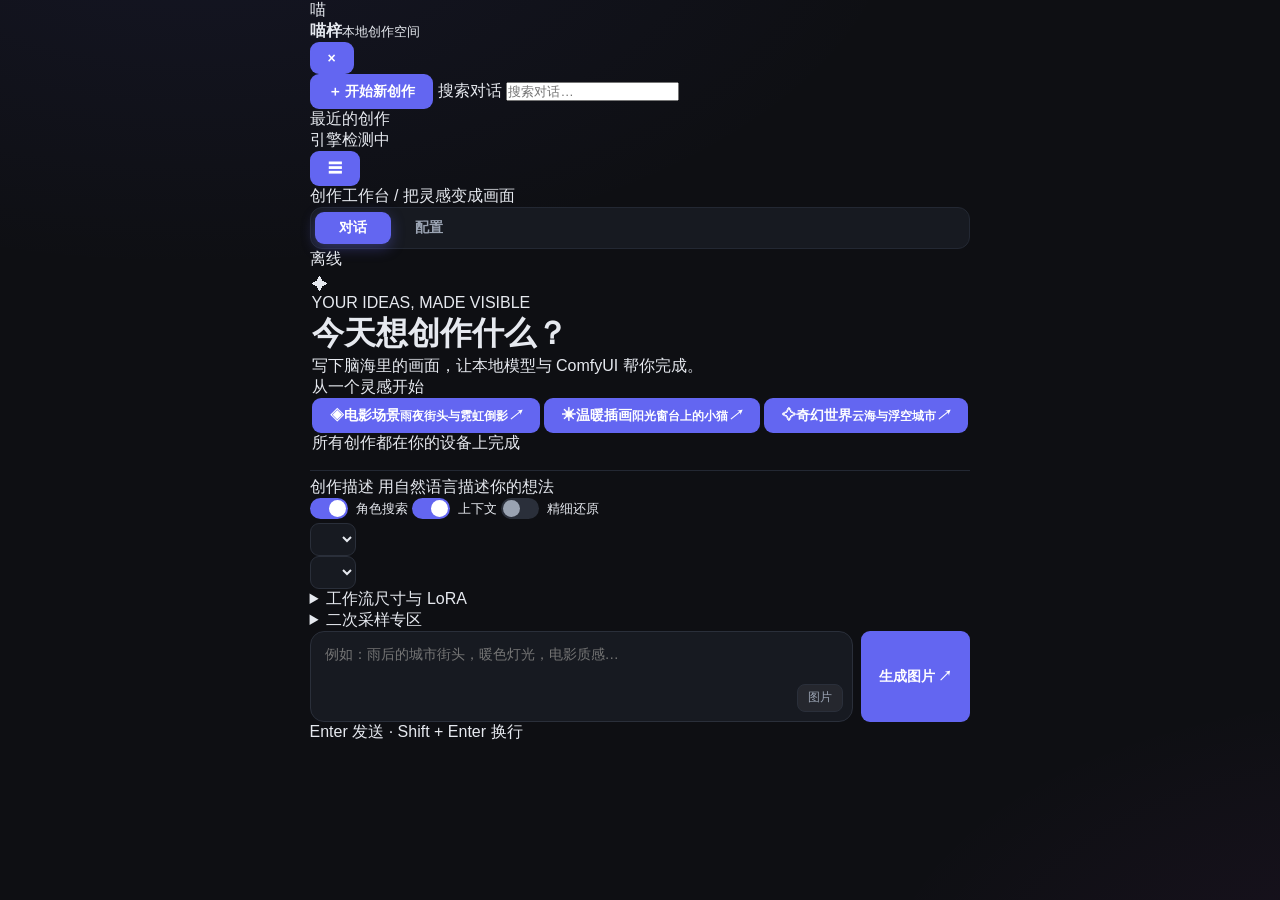
==== server/templates/index.html @ 2b1f2474 "feat: add second-pass sampling controls Co-Authored-By: Devin AI <158243242+devin-ai-integration[bot" ====
<!DOCTYPE html>
<html lang="zh-CN">
<head>
<meta charset="UTF-8">
<meta name="viewport" content="width=device-width,initial-scale=1.0,viewport-fit=cover">
<title>喵梓</title>
<link rel="stylesheet" href="/static/style.css">
</head>
<body>

<!-- 口令门 -->
<div id="authGate" class="gate hidden">
  <div class="gate-box">
    <h2>访问口令</h2>
    <input id="gateInput" type="password" placeholder="请输入口令" autocomplete="current-password">
    <button onclick="submitGate()">进入</button>
    <div id="gateError" class="gate-error hidden"></div>
  </div>
</div>

<div class="app">
  <!-- ===== 侧栏：会话列表 ===== -->
  <aside id="sidebar" class="sidebar">
    <div class="sidebar-head">
      <div class="brand-lockup"><span class="brand-mark">喵</span><div><strong class="brand">喵梓</strong><small>本地创作空间</small></div></div>
      <button class="btn-icon sidebar-close" title="收起" aria-label="收起对话列表" onclick="closeSidebar()">×</button>
    </div>
    <button class="btn-new" onclick="newSession()"><span>＋</span> 开始新创作</button>
    <label class="session-search-wrap">
      <span class="visually-hidden">搜索对话</span>
      <input id="sessionSearch" type="search" placeholder="搜索对话…" oninput="renderSessions()">
    </label>
    <div class="sidebar-label">最近的创作</div>
    <div id="sessionList" class="session-list"></div>
    <div class="sidebar-foot">
      <span id="engineDot" class="dot dot-off"></span>
      <span id="engineText">引擎检测中</span>
    </div>
  </aside>
  <div id="sidebarMask" class="sidebar-mask hidden" onclick="closeSidebar()"></div>

  <!-- ===== 主区 ===== -->
  <main class="main">
    <div class="topbar">
      <button class="btn-icon btn-menu" title="对话列表" aria-label="打开对话列表" onclick="toggleSidebar()">☰</button>
      <div class="topbar-title">创作工作台 <span> / 把灵感变成画面</span></div>
      <nav class="tabs">
        <button class="tab active" data-tab="chat" onclick="switchTab('chat')">对话</button>
        <button class="tab" data-tab="settings" onclick="switchTab('settings')">配置</button>
      </nav>
      <span id="engineBadge" class="badge badge-off">离线</span>
    </div>

    <!-- -------- 对话面板 -------- -->
    <div id="panel-chat" class="panel active">
      <template id="emptyTemplate">
        <div class="empty-hint">
          <div class="hero-symbol" aria-hidden="true">✦</div>
          <div class="eyebrow">YOUR IDEAS, MADE VISIBLE</div>
          <h1>今天想创作什么？</h1>
          <p>写下脑海里的画面，让本地模型与 ComfyUI 帮你完成。</p>
          <div class="starter-label">从一个灵感开始</div>
          <div class="starter-grid">
            <button class="starter-card" data-prompt="雨后的东京街头，霓虹灯倒映在湿润的路面上，电影感夜景" onclick="useStarterPrompt(this)"><span>◈</span><strong>电影场景</strong><small>雨夜街头与霓虹倒影</small><em>↗</em></button>
            <button class="starter-card" data-prompt="一只橘猫坐在洒满阳光的窗台上，温暖的绘本插画风格" onclick="useStarterPrompt(this)"><span>✳</span><strong>温暖插画</strong><small>阳光窗台上的小猫</small><em>↗</em></button>
            <button class="starter-card" data-prompt="云海之上的浮空城市，古老的石桥连接岛屿，奇幻概念艺术" onclick="useStarterPrompt(this)"><span>✧</span><strong>奇幻世界</strong><small>云海与浮空城市</small><em>↗</em></button>
          </div>
          <div class="empty-footnote">所有创作都在你的设备上完成</div>
        </div>
      </template>
      <div id="chatMessages" class="chat-messages"></div>

      <div id="stepIndicator" class="step-indicator hidden" role="status" aria-live="polite">
        <span class="step-dot"></span>
        <span id="stepText">处理中</span>
      </div>

      <div class="chat-input-bar">
        <div class="composer-label">创作描述 <span>用自然语言描述你的想法</span></div>
        <div class="chat-toggle-row">
          <label class="toggle-label">
            <input type="checkbox" id="useSearch" checked>
            <span class="toggle-slider"></span>
            角色搜索
          </label>
          <label class="toggle-label">
            <input type="checkbox" id="useHistory" checked>
            <span class="toggle-slider"></span>
            上下文
          </label>
          <label class="toggle-label">
            <input type="checkbox" id="useSpecific">
            <span class="toggle-slider"></span>
            精细还原
          </label>
        </div>
        <div class="chat-toggle-row">
          <div class="pick">
            <select id="chat_workflow" title="工作流" aria-label="工作流"></select>
          </div>
          <div class="pick">
            <select id="chat_preset" title="分辨率" aria-label="分辨率"></select>
          </div>
        </div>
        <details class="workflow-controls">
          <summary>工作流尺寸与 LoRA</summary>
          <p id="workflowControlStatus" class="hint">选择工作流后读取节点</p>
          <label for="resolutionSource">修改尺寸的节点</label>
          <select id="resolutionSource" aria-label="修改尺寸的节点">
            <option value="auto">自动识别出图支路</option>
          </select>
          <div id="workflowSizes" class="hint"></div>
          <div id="workflowLoras"></div>
          <div id="extraLoras"></div>
          <button id="addLoraButton" type="button" class="btn-secondary" onclick="addLoraRow()">添加 LoRA</button>
          <label for="loraTarget">新增 LoRA 接入的采样器</label>
          <select id="loraTarget"></select>
          <datalist id="loraNames"></datalist>
          <p id="loraModelStatus" class="hint"></p>
          <button type="button" class="btn-secondary" onclick="saveWorkflowControls()">保存此工作流参数</button>
        </details>
        <details class="workflow-controls">
          <summary>二次采样专区</summary>
          <p class="hint">先生成底图，再放大并补充细节。默认保持工作流原设置。</p>
          <p id="secondPassStatus" class="hint">选择工作流后读取二采节点</p>
          <label for="secondPassMode">二采方式</label>
          <select id="secondPassMode" onchange="updateSecondPassMode()" disabled>
            <option value="original">保持工作流原设置</option>
            <option value="existing">调整已有二采</option>
            <option value="add">新增二采</option>
          </select>
          <div id="secondPassNodes" class="hidden"></div>
          <div id="secondPassAdd" class="hidden">
            <label for="secondPassSource">使用哪轮底图</label>
            <select id="secondPassSource" onchange="renderSecondPassAddition()"></select>
            <div id="secondPassAddFields" class="sampling-fields"></div>
            <p class="hint">继承底图的模型、LoRA 和提示词，在 VAE 解码前加入 latent 放大与二采。</p>
          </div>
          <p class="hint">降噪越高，画面变化通常越大；放大倍数会增加显存和耗时。采样器与调度器请填写 ComfyUI 可用的名称。</p>
          <button type="button" class="btn-secondary" onclick="saveWorkflowControls()">保存此工作流参数</button>
        </details>
        <div class="chat-input-row">
          <div class="textarea-wrap">
            <textarea id="chatInput" rows="3" placeholder="例如：雨后的城市街头，暖色灯光，电影质感…" aria-label="图片描述"></textarea>
            <label class="btn-img-inline" title="上传参考图">
              <input type="file" accept="image/*" multiple onchange="onImageSelect(event)">
              <span>图片</span>
            </label>
          </div>
          <button id="chatSendBtn" onclick="sendMessage()">生成图片 <span aria-hidden="true">↗</span></button>
        </div>
        <div class="composer-footnote">Enter 发送 · Shift + Enter 换行</div>
        <div id="imagePreview" class="image-preview hidden">
          <button class="btn-remove-img" onclick="removeImage()">×</button>
        </div>
      </div>
    </div>

    <!-- -------- 配置面板 -------- -->
    <div id="panel-settings" class="panel">
      <div class="settings-intro"><span class="eyebrow">PREFERENCES</span><h1>创作配置</h1><p>连接你的本地工具，调整每次创作的方式。</p></div>
      <div class="sticky-actions">
        <button onclick="saveSettings()" style="flex:1">保存配置</button>
        <button class="btn-secondary" onclick="loadBootstrap()" style="flex:1">重新加载</button>
      </div>

      <div class="settings-group">
        <h3>本机引擎</h3>
        <div class="bridge-box">
          <div>状态：<span id="engineState">检测中</span></div>
          <div id="engineDetail" class="dim"></div>
        </div>
        <div class="row-gap">
          <button class="btn-secondary" onclick="restartEngine()" style="flex:1">重启引擎</button>
          <button class="btn-secondary" onclick="checkEngine()" style="flex:1">刷新状态</button>
        </div>
        <p class="hint">MCP 相关配置（命令、工作区、comfy 路径）改完保存后，点「重启引擎」生效。</p>
      </div>

      <div class="settings-group">
        <h3>LLM（提示词生成）</h3>
        <label for="s_llm_base_url">API 地址</label>
        <input id="s_llm_base_url" type="text" placeholder="https://api.openai.com/v1 或 http://127.0.0.1:8080/v1">
        <label>API Key</label>
        <input id="s_llm_api_key" type="password" autocomplete="new-password" placeholder="本机模型通常可留空">
        <label for="s_llm_model">模型名称</label>
        <input id="s_llm_model" type="text" placeholder="本机模型填实际名称；llama-server 可填 local-model">
        <button class="btn-secondary" onclick="testLLM()">测试连接</button>
      </div>

      <div class="settings-group">
        <h3>VLM 图片识别</h3>
        <label>API 地址（留空则关闭图片识别）</label>
        <input id="s_vlm_base_url" type="text" placeholder="https://.../v1">
        <label>API Key</label>
        <input id="s_vlm_api_key" type="password" autocomplete="new-password">
        <label>模型名称</label>
        <input id="s_vlm_model" type="text" placeholder="gemini-2.5-flash">
        <button class="btn-secondary" onclick="testVLM()">测试连接</button>
      </div>

      <div class="settings-group">
        <h3>ComfyUI 与 MCP</h3>
        <div class="check-row">
          <label class="toggle-label" style="margin:0">
            <input type="checkbox" id="s_mcp_enabled">
            <span class="toggle-slider"></span>
            启用 MCP（关闭则走 HTTP 直连）
          </label>
        </div>
        <label>comfy-mcp 命令（venv 装的填绝对路径）</label>
        <input id="s_mcp_command" type="text" placeholder="comfy-mcp 或 C:/.../Scripts/comfy-mcp.exe">
        <label>ComfyUI 工作区目录（便携版必填）</label>
        <input id="s_comfy_project" type="text" placeholder="H:/ComfyUI_windows_portable/ComfyUI">
        <label>comfy 命令路径（venv 装的填绝对路径）</label>
        <input id="s_comfy_bin" type="text" placeholder="C:/.../Scripts/comfy.exe">
        <label>ComfyUI 地址</label>
        <input id="s_comfyui_url" type="text" placeholder="http://127.0.0.1:8188">
        <button class="btn-secondary" onclick="testComfy()">测试连接</button>
        <div id="comfyInfo" class="hint"></div>
      </div>

      <div class="settings-group">
        <h3>工作流与占位符</h3>
        <label>当前工作流</label>
        <input id="s_workflow_path" type="text" placeholder="/path/to/workflow.json">
        <button class="btn-secondary" onclick="loadWorkflowList(true)">从本地刷新列表</button>
        <label>提示词占位符</label>
        <input id="s_prompt_placeholder" type="text" placeholder="114514.1919810">
        <label>保存节点 ID</label>
        <input id="s_save_node_id" type="text" placeholder="9">
        <label>宽度占位符（可选）</label>
        <input id="s_width_placeholder" type="text" placeholder="留空表示不替换">
        <label>高度占位符（可选）</label>
        <input id="s_height_placeholder" type="text" placeholder="留空表示不替换">
        <label for="s_gen_width">默认宽度</label>
        <input id="s_gen_width" type="number" min="64" max="4096">
        <label for="s_gen_height">默认高度</label>
        <input id="s_gen_height" type="number" min="64" max="4096">
        <label>分辨率预设（JSON 数组）</label>
        <textarea id="s_resolution_presets" rows="5" spellcheck="false"></textarea>
        <p class="hint">选择分辨率时会自动识别实际出图的尺寸节点；复杂尺寸计算仍可使用旧版宽高占位符。</p>
      </div>

      <div class="settings-group">
        <h3>提示词风格</h3>
        <label>自定义系统提示词（留空用默认）</label>
        <textarea id="s_custom_system_prompt" rows="9" spellcheck="false"></textarea>
        <label for="s_positive_prompt_prefix">常驻正向内容</label>
        <textarea id="s_positive_prompt_prefix" rows="4" spellcheck="false"
          placeholder="masterpiece, best quality, cinematic lighting"></textarea>
        <p class="hint">每次加在生成的正向提示词前；可填写质量、风格或其他内容，留空则不添加。避免与工作流中已有内容重复。</p>
      </div>

      <div class="settings-group">
        <h3>对话</h3>
        <label>历史上下文轮数</label>
        <input id="s_history_rounds" type="number" min="0" max="20">
        <p class="hint">0 表示每次都是全新对话。轮数越多，本地小模型越慢。</p>
      </div>

      <div class="settings-group">
        <h3>角色库</h3>
        <div id="charDbState" class="dim">检测中</div>
        <p class="hint">数据库放在 server/character_lookup/characters.db；只有 CSV 时在项目根目录运行 python server/character_lookup/build_db.py --skip-download。</p>
        <label>测试查询</label>
        <input id="s_character_query" type="text" placeholder="shiroko 或 shiroko, blue_archive">
        <button class="btn-secondary" onclick="testCharacters()">查询</button>
        <div class="check-row">
          <label class="toggle-label" style="margin:0">
            <input type="checkbox" id="s_use_character_db">
            <span class="toggle-slider"></span>
            启用角色库检索
          </label>
        </div>
      </div>

      <div class="settings-group">
        <h3>访问保护</h3>
        <label>访问口令（留空则不校验）</label>
        <input id="s_access_password" type="password" autocomplete="new-password"
               placeholder="留空表示不修改">
        <div class="row-gap">
          <button class="btn-secondary" onclick="clearAccessPassword()" style="flex:1">清除口令</button>
        </div>
        <p class="hint">公网部署务必设置。修改后本页需要重新验证一次。</p>
      </div>

      <div id="settingsError" class="error hidden">
        <pre id="settingsErrorText" class="error-content"></pre>
        <button class="error-dismiss" onclick="hideError()">×</button>
      </div>
    </div>
  </main>
</div>

<div id="errorModal" class="modal-overlay hidden">
  <div class="modal-box">
    <div id="modalHeader" class="modal-header modal-error">出错了</div>
    <pre id="modalErrorText" class="modal-body"></pre>
    <button class="modal-btn" onclick="closeModal()">确定</button>
  </div>
</div>

<div id="imageModal" class="modal-overlay hidden" onclick="closeImageModal()">
  <div class="modal-image-box" onclick="event.stopPropagation()">
    <img id="modalImage" class="modal-image" src="" alt="">
    <button class="modal-close-btn" onclick="closeImageModal()">×</button>
  </div>
</div>

<script>
// ==================== 全局状态 ====================
let S = {
  settings: {},
  engine: {},
  sessions: [],
  currentSession: '',
  movie: {},
};
let selectedImages = [];
let isGenerating = false;
let accessPassword = localStorage.getItem('mz_pw') || '';
let sendQueueHint = null;
let inspectedWorkflow = '';
let workflowDescription = null;
let loraModels = [];

const $ = id => document.getElementById(id);

// ==================== 请求封装 ====================
async function api(path, options) {
  const opt = Object.assign({}, options || {});
  opt.headers = Object.assign({'Content-Type': 'application/json'}, opt.headers || {});
  if (accessPassword) opt.headers['X-Access-Password'] = accessPassword;
  if (opt.body && typeof opt.body !== 'string') opt.body = JSON.stringify(opt.body);
  const r = await fetch(path, opt);
  if (r.status === 401) {
    const d = await r.json().catch(() => ({}));
    if (d.need_auth) { showGate(); throw new Error('需要口令'); }
  }
  return r;
}

function showGate() {
  $('authGate').classList.remove('hidden');
  setTimeout(() => $('gateInput').focus(), 50);
}
async function submitGate() {
  const pw = $('gateInput').value;
  const r = await fetch('/api/auth', {
    method: 'POST', headers: {'Content-Type': 'application/json'},
    body: JSON.stringify({password: pw}),
  });
  if (r.ok) {
    accessPassword = pw;
    localStorage.setItem('mz_pw', pw);
    $('authGate').classList.add('hidden');
    $('gateError').classList.add('hidden');
    loadBootstrap();
  } else {
    $('gateError').textContent = '口令错误，请重试';
    $('gateError').classList.remove('hidden');
  }
}

// ==================== 基础 UI ====================
function switchTab(name) {
  document.querySelectorAll('.tab').forEach(t =>
    t.classList.toggle('active', t.dataset.tab === name));
  document.querySelectorAll('.panel').forEach(p =>
    p.classList.toggle('active', p.id === 'panel-' + name));
}
function toggleSidebar() {
  const open = $('sidebar').classList.toggle('open');
  $('sidebarMask').classList.toggle('hidden', !open);
}
function closeSidebar() {
  $('sidebar').classList.remove('open');
  $('sidebarMask').classList.add('hidden');
}
function showError(msg) {
  $('settingsErrorText').textContent = msg;
  $('settingsError').classList.remove('hidden');
}
function hideError() { $('settingsError').classList.add('hidden'); }
function showModal(msg, type) {
  const h = $('modalHeader');
  h.textContent = type === 'success' ? '完成' : '出错了';
  h.className = 'modal-header ' + (type === 'success' ? 'modal-success' : 'modal-error');
  $('modalErrorText').textContent = msg;
  $('errorModal').classList.remove('hidden');
}
function closeModal() { $('errorModal').classList.add('hidden'); }
function showImageModal(url) {
  $('modalImage').src = url;
  $('imageModal').classList.remove('hidden');
}
function closeImageModal() {
  $('imageModal').classList.add('hidden');
  $('modalImage').src = '';
}

// ==================== 加载 ====================
async function loadBootstrap() {
  try {
    const r = await api('/api/bootstrap');
    if (r.status !== 200) return;
    const d = await r.json();
    S.settings = d.settings || {};
    S.engine = d.engine || {};
    S.sessions = d.sessions || [];
    renderSettings();
    renderSessions();
    renderEngine();
    $('charDbState').textContent = d.character_db
      ? '角色库已就绪' : '角色库未建立（运行 python character_lookup/build_db.py）';
    await loadWorkflowList(false);
    if (!S.currentSession && S.sessions.length) {
      await openSession(S.sessions[0].id);
    } else if (!S.currentSession) {
      await newSession(false);
    }
  } catch (e) {
    console.warn('bootstrap 失败', e);
  }
}

// ==================== 会话 ====================
function renderSessions() {
  const box = $('sessionList');
  box.replaceChildren();
  const query = $('sessionSearch').value.trim().toLocaleLowerCase();
  const sessions = S.sessions.filter(s => (s.title || '新对话').toLocaleLowerCase().includes(query));
  if (!sessions.length) {
    const empty = document.createElement('div');
    empty.className = 'session-empty';
    empty.setAttribute('role', 'status');
    empty.textContent = query ? '没有找到匹配的对话' : '还没有对话，开始创作吧';
    box.appendChild(empty);
    return;
  }
  sessions.forEach(s => {
    const row = document.createElement('div');
    row.className = 'session-item' + (s.id === S.currentSession ? ' active' : '');
    const title = document.createElement('button');
    title.className = 'session-title';
    title.textContent = s.title || '新对话';
    title.onclick = () => openSession(s.id);
    const rename = document.createElement('button');
    rename.className = 'btn-rename-session';
    rename.textContent = '✎';
    rename.title = '重命名对话';
    rename.setAttribute('aria-label', '重命名 ' + (s.title || '新对话'));
    rename.onclick = async () => {
      const name = prompt('对话名称', s.title || '新对话');
      if (name === null || !name.trim() || name.trim() === s.title) return;
      try {
        const r = await api('/api/sessions/' + s.id, {
          method: 'PATCH', body: {title: name.trim()},
        });
        if (!r.ok) throw new Error('重命名失败');
        s.title = name.trim().slice(0, 80);
        renderSessions();
      } catch (e) { showModal(e.message); }
    };
    const del = document.createElement('button');
    del.className = 'btn-del-session';
    del.textContent = '×';
    del.title = '删除对话';
    del.onclick = async (e) => {
      e.stopPropagation();
      if (!confirm('删除这个对话？')) return;
      await api('/api/sessions/' + s.id, {method: 'DELETE'});
      if (S.currentSession === s.id) S.currentSession = '';
      S.sessions = S.sessions.filter(x => x.id !== s.id);
      renderSessions();
      if (!S.currentSession) {
        if (S.sessions.length) await openSession(S.sessions[0].id);
        else await newSession(false);
      }
    };
    row.appendChild(title);
    row.appendChild(rename);
    row.appendChild(del);
    box.appendChild(row);
  });
}

async function newSession(switchTo = true) {
  try {
    const r = await api('/api/sessions', {method: 'POST', body: {title: '新对话'}});
    const d = await r.json();
    if (d.session) {
      S.sessions.unshift(d.session);
      S.currentSession = d.session.id;
      renderSessions();
      if (switchTo) {
        switchTab('chat');
        $('chatMessages').innerHTML = '';
        renderEmptyHint();
        if (window.innerWidth < 900) closeSidebar();
      }
    }
  } catch (e) { console.warn(e); }
}

async function openSession(sid) {
  S.currentSession = sid;
  switchTab('chat');
  renderSessions();
  if (window.innerWidth < 900) closeSidebar();
  try {
    const r = await api('/api/sessions/' + sid);
    const d = await r.json();
    const box = $('chatMessages');
    box.innerHTML = '';
    if (!d.messages || !d.messages.length) renderEmptyHint();
    else d.messages.forEach(m => renderMessage(m));
  } catch (e) { console.warn(e); }
}

function renderEmptyHint() {
  const box = $('chatMessages');
  box.appendChild($('emptyTemplate').content.cloneNode(true));
}

function useStarterPrompt(button) {
  $('chatInput').value = button.dataset.prompt;
  $('chatInput').focus();
}

// ==================== 消息渲染 ====================
function makeCollapsible(label, contentEl, openByDefault) {
  const wrap = document.createElement('div');
  wrap.className = 'collapsible' + (openByDefault ? ' coll-open' : '');
  const header = document.createElement('div');
  header.className = 'coll-header';
  header.textContent = label;
  const body = document.createElement('div');
  body.className = 'coll-body';
  body.appendChild(contentEl);
  header.addEventListener('click', () => wrap.classList.toggle('coll-open'));
  wrap.appendChild(header);
  wrap.appendChild(body);
  return wrap;
}

function renderMessage(m) {
  const box = $('chatMessages');
  const hint = box.querySelector('.empty-hint');
  if (hint) hint.remove();

  const div = document.createElement('div');
  div.className = 'chat-bubble ' + (m.role === 'user' ? 'chat-user' : 'chat-assistant');

  const del = document.createElement('button');
  del.className = 'btn-del-msg';
  del.textContent = '×';
  del.title = '删除此条';
  del.onclick = async () => {
    if (m.id) await api('/api/messages/' + m.id, {method: 'DELETE'});
    div.remove();
  };
  div.appendChild(del);

  if (m.role === 'user') {
    if (m.meta && m.meta.has_image) {
      const badge = document.createElement('div');
      badge.className = 'chat-has-image';
      badge.textContent = `[已上传 ${m.meta.image_count || 1} 张参考图]`;
      div.appendChild(badge);
    }
    if (m.content) {
      const p = document.createElement('div');
      p.className = 'chat-text';
      p.textContent = m.content;
      div.appendChild(p);
      if (m.id) {
        const reuse = makeImgButton('再次编辑', () => {
          $('chatInput').value = m.content;
          $('chatInput').focus();
        });
        reuse.classList.add('btn-reuse');
        div.appendChild(reuse);
      }
    }
  } else {
    if (m.meta && m.meta.character_status) {
      const state = document.createElement('div');
      state.className = 'dim';
      state.textContent = m.meta.character_status;
      div.appendChild(state);
    }
    if (m.vlm) {
      const pre = document.createElement('pre');
      pre.className = 'mono-block';
      pre.textContent = m.vlm;
      div.appendChild(makeCollapsible('图片分析', pre, false));
    }
    if (m.character) {
      const pre = document.createElement('pre');
      pre.className = 'mono-block';
      pre.textContent = m.character;
      div.appendChild(makeCollapsible('角色库参考', pre, false));
    }
    if (m.content) {
      const pre = document.createElement('pre');
      pre.className = 'mono-block prompt-block';
      pre.textContent = m.content;
      const coll = makeCollapsible('提示词', pre, true);
      div.appendChild(coll);
      const copyBtn = document.createElement('button');
      copyBtn.className = 'btn-inline';
      copyBtn.textContent = '复制提示词';
      copyBtn.onclick = async () => {
        try {
          await navigator.clipboard.writeText(m.content);
          copyBtn.textContent = '已复制';
        } catch (e) { copyBtn.textContent = '复制失败'; }
        setTimeout(() => { copyBtn.textContent = '复制提示词'; }, 1800);
      };
      div.appendChild(copyBtn);
    }
    if (m.image) {
      const wrap = document.createElement('div');
      wrap.className = 'chat-image-wrap';
      const img = document.createElement('img');
      img.className = 'chat-image';
      img.loading = 'lazy';
      img.src = m.image;
      img.onclick = () => showImageModal(m.image);
      wrap.appendChild(img);
      div.appendChild(wrap);

      const bar = document.createElement('div');
      bar.className = 'img-actions';
      if (m.id && m.content) {
        const regenerate = makeImgButton('再次生成', () => sendMessage(m));
        regenerate.classList.add('btn-regenerate');
        regenerate.title = '复用完整提示词，更换随机种子，跳过 LLM';
        regenerate.disabled = isGenerating;
        bar.appendChild(regenerate);
      }
      bar.appendChild(makeImgButton('放大', () => showImageModal(m.image)));
      bar.appendChild(makeImgButton('复制图片', async (btn) => {
        try {
          const r = await fetch(m.image);
          const blob = await r.blob();
          const bmp = await createImageBitmap(blob);
          const canvas = document.createElement('canvas');
          canvas.width = bmp.width; canvas.height = bmp.height;
          canvas.getContext('2d').drawImage(bmp, 0, 0);
          bmp.close();
          const png = await new Promise(res => canvas.toBlob(res, 'image/png'));
          await navigator.clipboard.write([new ClipboardItem({'image/png': png})]);
          btn.textContent = '已复制';
        } catch (e) { btn.textContent = '复制失败'; }
        setTimeout(() => { btn.textContent = '复制图片'; }, 1800);
      }));
      bar.appendChild(makeImgButton('保存', async (btn) => {
        try {
          const r = await fetch(m.image);
          const blob = await r.blob();
          const url = URL.createObjectURL(blob);
          const a = document.createElement('a');
          a.href = url;
          a.download = (m.character || 'miaozi') + '_' + Date.now() + '.png';
          document.body.appendChild(a); a.click(); a.remove();
          URL.revokeObjectURL(url);
          btn.textContent = '已保存';
        } catch (e) { btn.textContent = '保存失败'; }
        setTimeout(() => { btn.textContent = '保存'; }, 1800);
      }));
      div.appendChild(bar);
    }
  }

  box.appendChild(div);
  box.scrollTop = box.scrollHeight;
}

function makeImgButton(label, handler) {
  const b = document.createElement('button');
  b.className = 'btn-inline';
  b.textContent = label;
  b.onclick = () => handler(b);
  return b;
}

// ==================== 图片选择 ====================
function onImageSelect(event) {
  const files = Array.from(event.target.files || []);
  addFiles(files);
  event.target.value = '';
}
function addFiles(files) {
  files = files.filter(f => f.type.startsWith('image/'));
  if (!files.length) return;
  const preview = $('imagePreview');
  preview.classList.remove('hidden');
  files.forEach(file => {
    const reader = new FileReader();
    reader.onload = e => {
      selectedImages.push(e.target.result);
      const thumb = document.createElement('img');
      thumb.src = e.target.result;
      preview.appendChild(thumb);
    };
    reader.readAsDataURL(file);
  });
}
function removeImage() {
  selectedImages = [];
  const preview = $('imagePreview');
  preview.innerHTML = '<button class="btn-remove-img" onclick="removeImage()">×</button>';
  preview.classList.add('hidden');
}

// ==================== 工作流 / 分辨率 ====================
async function loadWorkflowList(notify) {
  const sel = $('chat_workflow');
  sel.innerHTML = '<option>加载中…</option>';
  try {
    const r = await api('/api/workflows');
    const d = await r.json();
    sel.innerHTML = '';
    const list = (d && d.workflows) || [];
    if (!list.length) {
      sel.innerHTML = '<option value="">无工作流文件</option>';
    } else {
      list.forEach(wf => {
        const o = document.createElement('option');
        o.value = wf.path; o.textContent = wf.name;
        sel.appendChild(o);
      });
      const cur = S.settings.workflow_path;
      if (cur && list.some(w => w.path === cur)) sel.value = cur;
      else if (list.length) selectWorkflowPath(list[0].path, false);
    }
    loadWorkflowControls();
    if (notify) showModal(`读取到 ${list.length} 个工作流\n${d.dir || ''}`, 'success');
  } catch (e) {
    sel.innerHTML = '<option value="">加载失败</option>';
  }
}
function selectWorkflowPath(path, syncInput) {
  const sel = $('chat_workflow');
  if ([...sel.options].some(o => o.value === path)) sel.value = path;
  if (syncInput) $('s_workflow_path').value = path;
}
function renderPresets() {
  const sel = $('chat_preset');
  const previous = sel.value;
  sel.innerHTML = '';
  const original = document.createElement('option');
  original.value = '-1';
  original.textContent = '保持工作流原尺寸';
  sel.appendChild(original);
  const presets = S.settings.resolution_presets || [];
  presets.forEach((p, i) => {
    const o = document.createElement('option');
    o.value = i;
    o.textContent = p.label || (p.width + '×' + p.height);
    sel.appendChild(o);
  });
  sel.value = [...sel.options].some(o => o.value === previous) ? previous
    : (presets.length ? '0' : '-1');
}

function savedWorkflowControls(path) {
  return (S.settings.workflow_controls || {})[path] || {};
}
function makeLoraField(label, value, type = 'text') {
  const wrapper = document.createElement('label');
  wrapper.textContent = label;
  const input = document.createElement('input');
  input.type = type;
  input.value = value == null ? '' : value;
  if (type === 'number') {
    input.step = '0.05';
    input.min = '-100'; input.max = '100';
  } else {
    input.setAttribute('list', 'loraNames');
  }
  wrapper.appendChild(input);
  return wrapper;
}
function addLoraRow(item = {}) {
  const row = document.createElement('div');
  row.className = 'lora-row';
  const name = makeLoraField('LoRA 文件名', item.lora_name || '');
  name.querySelector('input').className = 'lora-name';
  row.appendChild(name);
  const weights = document.createElement('div');
  weights.className = 'row-gap';
  const model = makeLoraField('模型权重', item.strength_model ?? 1, 'number');
  model.querySelector('input').className = 'lora-model';
  const clip = makeLoraField('文本权重', item.strength_clip ?? 1, 'number');
  clip.querySelector('input').className = 'lora-clip';
  weights.append(model, clip);
  row.appendChild(weights);
  const only = document.createElement('label');
  const checkbox = document.createElement('input');
  checkbox.type = 'checkbox';
  checkbox.className = 'lora-model-only';
  checkbox.checked = item.model_only === true;
  clip.querySelector('input').disabled = checkbox.checked;
  checkbox.onchange = () => { clip.querySelector('input').disabled = checkbox.checked; };
  only.append(checkbox, document.createTextNode(' 仅模型（工作流没有共用 CLIP 支路时选择）'));
  row.appendChild(only);
  const remove = document.createElement('button');
  remove.type = 'button'; remove.className = 'btn-secondary';
  remove.textContent = '移除';
  remove.onclick = () => row.remove();
  row.appendChild(remove);
  $('extraLoras').appendChild(row);
}
const samplingLabels = {
  steps: '采样步数', cfg: 'CFG 提示词引导', denoise: '降噪强度',
  sampler_name: '采样器名称', scheduler: '调度器名称',
  start_at_step: '开始步数', end_at_step: '结束步数',
  add_noise: '加入噪声', return_with_leftover_noise: '保留剩余噪声',
  width: '放大宽度（0 自动）', height: '放大高度（0 自动）',
  scale_by: '放大倍数', upscale_method: '放大方法', crop: '裁剪方式',
};
function makeSamplingField(key, value, classType = '') {
  const wrapper = document.createElement('label');
  wrapper.textContent = samplingLabels[key] || key;
  const rule = workflowDescription.second_pass.numeric_rules[key];
  const choices = {
    add_noise: ['enable', 'disable'], return_with_leftover_noise: ['disable', 'enable'],
    crop: ['disabled', 'center'],
    upscale_method: classType.startsWith('Latent')
      ? ['nearest-exact', 'bilinear', 'area', 'bicubic', 'bislerp']
      : ['nearest-exact', 'bilinear', 'area', 'bicubic', 'lanczos'],
  }[key];
  const input = document.createElement(choices ? 'select' : 'input');
  if (choices) {
    const labels = {enable: '启用', disable: '关闭', disabled: '不裁剪', center: '居中裁剪'};
    [...new Set([...choices, String(value)])].forEach(option =>
      input.add(new Option(labels[option] || option, option)));
  } else {
    input.type = rule ? 'number' : 'text';
    if (rule) {
      input.min = rule.min;
      input.max = rule.max;
      input.step = rule.integer ? '1' : 'any';
    }
  }
  input.dataset.secondField = key;
  input.value = value;
  wrapper.appendChild(input);
  return wrapper;
}
function renderSecondPassAddition(controls = {}) {
  if (!workflowDescription) return;
  const target = workflowDescription.second_pass.add_targets.find(
    node => node.id === $('secondPassSource').value);
  const fields = $('secondPassAddFields');
  fields.replaceChildren();
  if (!target) return;
  const defaults = {steps: 20, denoise: 0.35, scale_by: 1.5, upscale_method: 'bislerp'};
  ['cfg', 'sampler_name', 'scheduler'].forEach(key => {
    if (target.editable_fields.includes(key)) defaults[key] = target.parameters[key];
  });
  Object.entries(defaults).forEach(([key, value]) =>
    fields.appendChild(makeSamplingField(key, controls.parameters?.[key] ?? value, 'LatentUpscaleBy')));
}
function updateSecondPassMode() {
  const mode = $('secondPassMode').value;
  $('secondPassNodes').classList.toggle('hidden', mode !== 'existing');
  $('secondPassAdd').classList.toggle('hidden', mode !== 'add');
}
function renderSecondPassControls(data, controls) {
  const details = data.second_pass;
  const saved = controls.second_pass || {};
  const mode = $('secondPassMode');
  mode.disabled = false;
  mode.querySelector('[value="existing"]').disabled = !details.samplers.length;
  mode.querySelector('[value="add"]').disabled = !details.add_targets.length;
  mode.value = saved.mode || 'original';
  if (!mode.value) mode.value = 'original';
  $('secondPassStatus').textContent = details.samplers.length
    ? `已识别 ${details.samplers.length} 个后续采样节点、${details.upscalers.length} 个放大节点；初采参数保持原样。`
    : details.add_targets.length ? '工作流只有初采，可选择新增二采。'
    : '未识别到已有二采；自动新增需要单轮 KSampler 直接连接 VAE 解码。';
  if (mode.selectedOptions[0].disabled)
    $('secondPassStatus').textContent += ' 已保存的二采方式不适用，请重新选择。';
  const nodes = $('secondPassNodes');
  nodes.replaceChildren();
  [...details.samplers, ...details.upscalers].forEach(node => {
    const row = document.createElement('fieldset');
    row.className = 'sampling-node';
    row.dataset.nodeId = node.id;
    const title = document.createElement('legend');
    title.textContent = `${node.title} #${node.id} · ${node.class_type}`;
    const fields = document.createElement('div');
    fields.className = 'sampling-fields';
    node.editable_fields.forEach(key =>
      fields.appendChild(makeSamplingField(key, saved.nodes?.[node.id]?.[key]
        ?? node.parameters[key], node.class_type)));
    row.append(title, fields);
    if (!node.editable_fields.length
        || node.editable_fields.length < Object.keys(node.parameters).length) {
      const hint = document.createElement('p');
      hint.className = 'hint';
      hint.textContent = '部分参数由上游节点控制，请在 ComfyUI 中调整对应来源。';
      row.appendChild(hint);
    }
    nodes.appendChild(row);
  });
  const source = $('secondPassSource');
  source.replaceChildren(...details.add_targets.map(node =>
    new Option(`${node.title} #${node.id}`, node.id)));
  source.value = saved.source_sampler_id || details.add_targets[0]?.id || '';
  if (!source.value && details.add_targets.length) source.selectedIndex = 0;
  renderSecondPassAddition(saved);
  updateSecondPassMode();
}
function readSamplingFields(container, validate) {
  const values = {};
  container.querySelectorAll('[data-second-field]').forEach(input => {
    const key = input.dataset.secondField;
    const value = input.value.trim();
    const rule = workflowDescription.second_pass.numeric_rules[key];
    if (validate) {
      if (!value) throw new Error(`二采：${samplingLabels[key]}不能为空`);
      if (rule && (!Number.isFinite(Number(value))
          || Number(value) < rule.min || Number(value) > rule.max
          || (rule.integer && !Number.isInteger(Number(value))))) {
        throw new Error(`二采：${samplingLabels[key]}应为 ${rule.min} 到 ${rule.max} 之间的${rule.integer ? '整数' : '数字'}`);
      }
    }
    values[key] = value;
  });
  return values;
}
function currentSecondPassControls() {
  const mode = $('secondPassMode').value;
  const details = workflowDescription.second_pass;
  if (mode === 'existing' && !details.samplers.length)
    throw new Error('此工作流没有已有二采，请重新选择二采方式');
  if (mode === 'add' && !details.add_targets.length)
    throw new Error('此工作流无法直接新增二采，请重新选择二采方式');
  const nodes = {};
  document.querySelectorAll('#secondPassNodes .sampling-node').forEach(row => {
    nodes[row.dataset.nodeId] = readSamplingFields(row, mode === 'existing');
  });
  return {mode, nodes, source_sampler_id: $('secondPassSource').value,
          parameters: readSamplingFields($('secondPassAddFields'), mode === 'add')};
}
function currentWorkflowControls() {
  const path = $('chat_workflow').value || S.settings.workflow_path;
  if (!workflowDescription || path !== inspectedWorkflow) return savedWorkflowControls(path);
  const existing = {};
  document.querySelectorAll('#workflowLoras .lora-row').forEach(row => {
    const values = {};
    row.querySelectorAll('input[data-field]').forEach(input => {
      values[input.dataset.field] = input.value;
    });
    if (Object.keys(values).length) existing[row.dataset.nodeId] = values;
  });
  const extra = [...document.querySelectorAll('#extraLoras .lora-row')].map(row => ({
    lora_name: row.querySelector('.lora-name').value.trim(),
    strength_model: row.querySelector('.lora-model').value,
    strength_clip: row.querySelector('.lora-clip').value,
    model_only: row.querySelector('.lora-model-only').checked,
  }));
  [...Object.values(existing), ...extra].forEach(item => {
    if ('lora_name' in item && !item.lora_name.trim()) throw new Error('LoRA 文件名不能为空');
    ['strength_model', 'strength_clip', 'strength'].forEach(key => {
      if (!(key in item) || (key === 'strength_clip' && item.model_only)) return;
      const value = String(item[key]).trim();
      if (!value || !Number.isFinite(Number(value)) || Math.abs(Number(value)) > 100)
        throw new Error('LoRA 权重必须是 -100 到 100 之间的数字');
    });
  });
  return {resolution_node_id: $('resolutionSource').value,
          lora_target_id: $('loraTarget').value,
          lora_nodes: existing, extra_loras: extra,
          second_pass: currentSecondPassControls()};
}
async function loadWorkflowControls() {
  const path = $('chat_workflow').value || S.settings.workflow_path;
  workflowDescription = null;
  inspectedWorkflow = '';
  $('secondPassMode').disabled = true;
  $('secondPassNodes').replaceChildren();
  $('secondPassAddFields').replaceChildren();
  $('secondPassSource').replaceChildren();
  $('secondPassNodes').classList.add('hidden');
  $('secondPassAdd').classList.add('hidden');
  $('secondPassStatus').textContent = path ? '正在读取二采节点…' : '请先选择工作流';
  if (!path) return;
  $('workflowControlStatus').textContent = '正在读取工作流节点…';
  $('addLoraButton').disabled = true;
  try {
    const response = await api('/api/workflows/inspect?path=' + encodeURIComponent(path));
    const data = await response.json();
    if (!response.ok || !data.success) throw new Error(data.error || '无法读取工作流');
    if (path !== ($('chat_workflow').value || S.settings.workflow_path)) return;
    workflowDescription = data;
    inspectedWorkflow = path;
    const controls = savedWorkflowControls(path);
    const size = $('resolutionSource');
    size.replaceChildren(new Option('自动识别出图支路', 'auto'));
    (data.resolution_nodes || []).forEach(node => {
      if (!node.active || !node.editable) return;
      size.add(new Option(`${node.title} #${node.id} · ${node.width}×${node.height}`,
                          node.id));
    });
    size.value = controls.resolution_node_id || 'auto';
    if (!size.value) size.value = 'auto';
    const recommended = data.resolution_nodes.filter(node => node.recommended);
    $('workflowSizes').textContent = recommended.length
      ? `自动识别：${recommended.map(node => `${node.title} #${node.id}（${node.width ?? '?'}×${node.height ?? '?'}）`).join('、')}`
      : '没有可自动识别的尺寸节点；可选择保留原尺寸或使用旧版宽高占位符。';
    $('workflowControlStatus').textContent = '工作流节点已读取';
    const target = $('loraTarget');
    target.replaceChildren();
    (data.samplers || []).forEach(node =>
      target.add(new Option(`${node.title} #${node.id}`, node.id)));
    target.value = controls.lora_target_id || (data.samplers[0] || {}).id || '';
    $('workflowLoras').replaceChildren();
    const activeLoras = (data.lora_nodes || []).filter(node => node.active);
    if (!activeLoras.length) {
      $('workflowLoras').textContent = data.lora_nodes.length
        ? '发现未接入出图支路的 LoRA 节点，不会修改它；也可在下方添加。'
        : '此工作流未检测到 LoRA 节点，可在下方添加。';
    }
    activeLoras.forEach(node => {
      const row = document.createElement('div');
      row.className = 'lora-row'; row.dataset.nodeId = node.id;
      const title = document.createElement('strong');
      title.textContent = `${node.title} #${node.id}（已有 LoRA）`;
      row.appendChild(title);
      const values = (controls.lora_nodes || {})[node.id] || {};
      ['lora_name', 'strength_model', 'strength_clip', 'strength'].forEach(key => {
        if (node[key] == null || typeof node[key] === 'object') return;
        const field = makeLoraField(
          {lora_name: '文件名', strength_model: '模型权重',
           strength_clip: '文本权重', strength: '权重'}[key],
          values[key] ?? node[key], key === 'lora_name' ? 'text' : 'number');
        field.querySelector('input').dataset.field = key;
        row.appendChild(field);
      });
      $('workflowLoras').appendChild(row);
    });
    $('extraLoras').replaceChildren();
    (controls.extra_loras || []).forEach(addLoraRow);
    $('addLoraButton').disabled = !data.samplers.length;
    renderSecondPassControls(data, controls);
  } catch (e) {
    if (path === ($('chat_workflow').value || S.settings.workflow_path)) {
      $('workflowControlStatus').textContent = '读取失败：' + e.message;
      $('secondPassStatus').textContent = '读取失败：' + e.message;
    }
  }
  try {
    const response = await api('/api/loras');
    const data = await response.json();
    loraModels = data.models || [];
    $('loraNames').replaceChildren(...loraModels.map(name => new Option(name)));
    $('loraModelStatus').textContent = data.success
      ? `ComfyUI 中有 ${loraModels.length} 个 LoRA；也可以直接输入文件名。`
      : '暂时无法读取 ComfyUI 的 LoRA 列表；可手动填写准确文件名。';
  } catch (e) {
    $('loraModelStatus').textContent = '无法获取 LoRA 列表；可手动填写准确文件名。';
  }
  if (workflowDescription && !workflowDescription.samplers.length)
    $('loraModelStatus').textContent += ' 未找到有模型输入的采样器，无法添加 LoRA。';
}
async function saveWorkflowControls() {
  const path = $('chat_workflow').value || S.settings.workflow_path;
  if (!path) return showError('请先选择工作流');
  if (!workflowDescription || inspectedWorkflow !== path) {
    return showError('请先等工作流节点读取完成');
  }
  try {
    const updated = {...(S.settings.workflow_controls || {}),
                     [path]: currentWorkflowControls()};
    const response = await api('/api/settings', {
      method: 'POST', body: {workflow_controls: updated},
    });
    const data = await response.json();
    if (!response.ok || !data.success) throw new Error(data.error || '保存失败');
    S.settings = data.settings;
    showModal('此工作流参数已保存', 'success');
  } catch (e) { showError('保存工作流参数失败：' + e.message); }
}

// ==================== 发送 ====================
function setStep(key) {
  const map = {vlm: '识别图片…', search: '检索角色特征…', llm: '生成提示词…', comfyui: 'ComfyUI 出图中…'};
  $('stepText').textContent = map[key] || key;
  $('stepIndicator').classList.remove('hidden', 'step-done');
}
function hideStep() { $('stepIndicator').classList.add('hidden'); }

async function sendMessage(regenerate = null) {
  if (isGenerating) return;
  const input = $('chatInput');
  const text = regenerate ? '' : input.value.trim();
  if (!regenerate && !text) return;
  let workflowControls;
  try { workflowControls = regenerate ? null : currentWorkflowControls(); }
  catch (e) { showModal(e.message); return; }

  if (!S.currentSession) await newSession(false);

  isGenerating = true;
  const btn = $('chatSendBtn');
  btn.disabled = true;
  btn.textContent = regenerate ? '再次生成中' : '生成中';
  document.querySelectorAll('.btn-regenerate').forEach(b => { b.disabled = true; });

  const images = regenerate ? [] : selectedImages.slice();
  if (!regenerate) {
    input.value = '';
    removeImage();
    // 立刻插入本地气泡，等服务端回执后再刷新
    renderMessage({role: 'user', content: text,
                   meta: {has_image: images.length > 0, image_count: images.length}});
  }

  try {
    const body = regenerate ? {
      regenerate_message_id: regenerate.id,
      session_id: regenerate.session_id,
      workflow_path: $('chat_workflow').value || S.settings.workflow_path,
      preset_index: parseInt($('chat_preset').value, 10),
    } : {
      prompt: text,
      session_id: S.currentSession,
      use_search: $('useSearch').checked,
      use_history: $('useHistory').checked,
      specific: $('useSpecific').checked,
      workflow_path: $('chat_workflow').value || S.settings.workflow_path,
      preset_index: parseInt($('chat_preset').value, 10),
      images: images,
      workflow_controls: workflowControls,
    };

    if (regenerate) setStep('comfyui');
    if (!regenerate && body.use_search) {
      setStep('search');
      try {
        const resolvedResponse = await api('/api/characters/resolve', {
          method: 'POST', body: {
            prompt: text,
            session_id: S.currentSession,
            use_search: true,
            use_history: body.use_history,
          },
        });
        const resolved = await resolvedResponse.json();
        if (!resolvedResponse.ok) throw new Error(resolved.error || '角色检索失败');
        body.character_checked = true;
        const groups = resolved.groups || [];
        const selected = [];
        let cancelled = false;
        for (const group of groups) {
          if (group.status === 'matched') {
            selected.push({id: group.candidates[0].character, source: group.source});
          } else if (group.status === 'ambiguous') {
            const choices = group.candidates.map((item, i) =>
              `${i + 1}. ${item.name}（${item.copyright}）`).join('\n');
            let choice;
            do {
              choice = window.prompt(`${group.query} 找到多个角色，请选择作品：\n${choices}\n取消则跳过该角色`);
            } while (choice !== null &&
                     (!Number.isInteger(Number(choice)) || Number(choice) < 1 ||
                      Number(choice) > group.candidates.length));
            if (choice !== null) {
              selected.push({id: group.candidates[Number(choice) - 1].character, source: group.source});
            } else {
              cancelled = true;
            }
          }
        }
        body.character_ids = [...new Set(selected.map(item => item.id))];
        body.character_id = body.character_ids[0] || '';
        body.inherited_character_ids = selected
          .filter(item => item.source === 'history').map(item => item.id);
        body.character_missing = groups.filter(group => group.status === 'not_found').length;
        body.character_reason = (selected.length > 0 && selected.every(item => item.source === 'history'))
          ? 'history' : (cancelled ? 'cancelled' : resolved.status);
      } catch (e) {
        body.character_checked = true;
        body.character_reason = 'error';
      }
    }

    let response = null;
    for (let attempt = 1; attempt <= 90; attempt++) {
      response = await api('/api/generate', {method: 'POST', body: body});
      const ct = response.headers.get('content-type') || '';
      if (ct.includes('text/event-stream')) break;
      const d = await response.json().catch(() => ({}));
      if (d.queue) {
        $('stepText').textContent = `排队中（第 ${attempt} 次）`;
        $('stepIndicator').classList.remove('hidden');
        await new Promise(r => setTimeout(r, 2000));
        response = null;
        continue;
      }
      throw new Error(d.error || '请求失败');
    }
    if (!response) throw new Error('排队超时，请稍后重试');

    const reader = response.body.getReader();
    const decoder = new TextDecoder();
    let buffer = '', result = null;

    while (true) {
      const {done, value} = await reader.read();
      if (done) break;
      buffer += decoder.decode(value, {stream: true});
      const lines = buffer.split('\n');
      buffer = lines.pop() || '';
      for (const line of lines) {
        if (!line.startsWith('data: ')) continue;
        let evt;
        try { evt = JSON.parse(line.slice(6)); } catch (e) { continue; }
        if (evt.step === 'done') result = evt;
        else if (evt.step === 'error') throw new Error(evt.error);
        else if (evt.step === 'character') {
          $('stepText').textContent = evt.message;
          $('stepIndicator').classList.remove('hidden');
        } else setStep(evt.step);
      }
    }

    if (!result) throw new Error('未收到完成事件');
    hideStep();
    // 重新拉一次服务端历史，保证 id 正确（可删除）
    await openSession(result.session_id || S.currentSession);
    refreshSessions();
  } catch (e) {
    hideStep();
    if (!regenerate) {
      document.querySelectorAll('#chatMessages .chat-bubble').forEach((el, i, arr) => {
        if (i === arr.length - 1 && el.classList.contains('chat-user')) el.remove();
      });
    }
    renderMessage({role: 'assistant', content: '错误：' + (e.message || '生成失败')});
    showModal('错误：' + (e.message || '生成失败'));
  } finally {
    isGenerating = false;
    document.querySelectorAll('.btn-regenerate').forEach(b => { b.disabled = false; });
    btn.disabled = false;
    btn.innerHTML = '生成图片 <span aria-hidden="true">↗</span>';
  }
}

async function refreshSessions() {
  try {
    const r = await api('/api/sessions');
    const d = await r.json();
    S.sessions = d.sessions || [];
    renderSessions();
  } catch (e) { /* 忽略 */ }
}

// ==================== 引擎状态 ====================
const ENGINE_STATE_TEXT = {mcp: 'MCP 引擎', http: 'HTTP 直连', offline: '离线'};
function renderEngine() {
  const e = S.engine || {};
  const state = e.state || 'offline';
  const online = state !== 'offline';
  $('engineDot').className = 'dot ' + (online ? 'dot-on' : 'dot-off');
  $('engineText').textContent = online
    ? `${ENGINE_STATE_TEXT[state]} · 已出图 ${e.served || 0}`
    : 'ComfyUI 未连接';
  const badge = $('engineBadge');
  badge.className = 'badge ' + (online ? 'badge-on' : 'badge-off');
  badge.textContent = online ? ENGINE_STATE_TEXT[state] : '离线';
  $('engineState').textContent = online ? ENGINE_STATE_TEXT[state] : '离线';
  const parts = [];
  if (e.mcp_alive) parts.push(`MCP 在线（${e.tools_count || 0} 工具）`);
  else if (e.mcp_enabled === false) parts.push('MCP 已按配置关闭');
  else if (e.mcp_error) parts.push('MCP 未就绪：' + e.mcp_error);
  if (e.comfyui_url) parts.push(String(e.comfyui_url));
  if (e.uptime !== undefined) parts.push(`已运行 ${Math.floor(e.uptime / 60)} 分钟`);
  $('engineDetail').textContent = parts.join(' · ') || '本机引擎未就绪，生图会失败。';
}
async function checkEngine() {
  try {
    const r = await api('/api/engine/status');
    const d = await r.json();
    S.engine = d.engine || {};
    renderEngine();
    const ok = S.engine.state !== 'offline';
    showModal(ok
      ? '引擎在线（' + ENGINE_STATE_TEXT[S.engine.state] + '）'
      : 'ComfyUI 未连接', ok ? 'success' : 'error');
  } catch (e) { showError('刷新失败：' + e.message); }
}
async function restartEngine() {
  try {
    const r = await api('/api/engine/restart', {method: 'POST'});
    const d = await r.json();
    S.engine = d.engine || {};
    renderEngine();
    const ok = S.engine.state !== 'offline';
    showModal(ok ? '引擎已重启，MCP 就绪' : '引擎已重启，但 ComfyUI 未连上',
      ok ? 'success' : 'error');
  } catch (e) { showError('重启失败：' + e.message); }
}

// ==================== 配置 ====================
const S_FIELDS = [
  'llm_base_url', 'llm_api_key', 'llm_model',
  'vlm_base_url', 'vlm_api_key', 'vlm_model',
  'comfyui_url', 'comfy_project', 'comfy_bin', 'mcp_command',
  'workflow_path', 'prompt_placeholder', 'save_node_id',
  'width_placeholder', 'height_placeholder', 'gen_width', 'gen_height',
  'custom_system_prompt', 'positive_prompt_prefix', 'history_rounds',
];

function renderSettings() {
  const s = S.settings || {};
  S_FIELDS.forEach(k => {
    const el = $('s_' + k);
    if (!el) return;
    el.value = s[k] === undefined || s[k] === null ? '' : s[k];
  });
  $('s_use_character_db').checked = s.use_character_db !== false;
  $('s_mcp_enabled').checked = s.mcp_enabled !== false;
  $('s_mcp_enabled').checked = s.mcp_enabled !== false;
  $('s_resolution_presets').value = JSON.stringify(s.resolution_presets || [], null, 2);
  // 口令不下发，永远留空；留空即不修改
  $('s_access_password').value = '';
  renderPresets();
}

function collectSettings() {
  const body = {};
  S_FIELDS.forEach(k => {
    const el = $('s_' + k);
    if (!el) return;
    body[k] = el.value;
  });
  body.use_character_db = $('s_use_character_db').checked;
  body.mcp_enabled = $('s_mcp_enabled').checked;
  // 只有填了新口令才提交，避免误清空
  const pw = $('s_access_password').value;
  if (pw) body.access_password = pw;
  const raw = $('s_resolution_presets').value.trim();
  if (raw) {
    try {
      const parsed = JSON.parse(raw);
      if (Array.isArray(parsed)) body.resolution_presets = parsed;
    } catch (e) {
      throw new Error('分辨率预设不是合法 JSON：' + e.message);
    }
  }
  return body;
}

async function clearAccessPassword() {
  if (!confirm('清除口令后任何人都能访问，确定？')) return;
  try {
    const r = await api('/api/settings', {method: 'POST', body: {access_password: ''}});
    const d = await r.json();
    if (d.success) {
      S.settings = d.settings;
      accessPassword = '';
      localStorage.removeItem('mz_pw');
      showModal('口令已清除', 'success');
    }
  } catch (e) { showError('清除失败：' + e.message); }
}

async function saveSettings() {
  hideError();
  let body;
  try { body = collectSettings(); } catch (e) { showError(e.message); return; }
  try {
    const r = await api('/api/settings', {method: 'POST', body: body});
    const d = await r.json();
    if (!d.success) { showError(d.error || '保存失败'); return; }
    S.settings = d.settings;
    // 刚设置了新口令，记下来免得立刻被踢
    if (body.access_password) {
      accessPassword = body.access_password;
      localStorage.setItem('mz_pw', accessPassword);
    }
    renderPresets();
    showModal('配置已保存', 'success');
  } catch (e) { showError('保存失败：' + e.message); }
}

async function testLLM() {
  hideError();
  try {
    const body = collectSettings();
    $('settingsErrorText').textContent = '测试中…';
    $('settingsError').classList.remove('hidden');
    const r = await api('/api/test/llm', {method: 'POST', body: body});
    const d = await r.json();
    if (d.success) {
      showError(`LLM 连接正常\n返回：${d.output}`);
    } else {
      showError('LLM 失败：' + (d.error || ''));
    }
  } catch (e) { showError('测试失败：' + e.message); }
}

async function testVLM() {
  hideError();
  try {
    const r = await api('/api/test/vlm', {method: 'POST', body: collectSettings()});
    const d = await r.json();
    showError(d.success
      ? `VLM 正常（HTTP ${d.status}）\n${d.body}`
      : `VLM 失败（HTTP ${d.status}）\n${d.body}`);
  } catch (e) { showError('测试失败：' + e.message); }
}

async function testComfy() {
  hideError();
  $('settingsErrorText').textContent = '正在测试 ComfyUI…';
  $('settingsError').classList.remove('hidden');
  try {
    const r = await api('/api/test/comfyui', {method: 'POST', body: {}});
    const d = await r.json();
    if (d.success) {
      $('comfyInfo').textContent = 'ComfyUI 正常';
      showError('ComfyUI 连接正常\n' + (d.body || ''));
    } else {
      $('comfyInfo').textContent = '';
      showError('ComfyUI 失败：' + (d.error || ''));
    }
  } catch (e) { showError('测试失败：' + e.message); }
}

async function testCharacters() {
  hideError();
  const query = $('s_character_query').value.trim();
  try {
    const r = await api('/api/test/characters', {method: 'POST', body: {query}});
    const d = await r.json();
    showError(d.success ? '查询成功\n' + d.result : '查询失败：' + (d.error || ''));
  } catch (e) { showError('测试失败：' + e.message); }
}

// ==================== 事件绑定 ====================
$('chatInput').addEventListener('keydown', e => {
  if (e.key === 'Enter' && !e.shiftKey && !isGenerating) {
    e.preventDefault();
    sendMessage();
  }
});

// 手机软键盘弹起时，保证输入框可见、聊天区贴底
const chatBox = $('chatMessages');
$('chatInput').addEventListener('focus', () => {
  setTimeout(() => chatBox.scrollTop = chatBox.scrollHeight, 300);
});
if (window.visualViewport) {
  window.visualViewport.addEventListener('resize', () => {
    chatBox.scrollTop = chatBox.scrollHeight;
  });
}
$('gateInput').addEventListener('keydown', e => {
  if (e.key === 'Enter') submitGate();
});

const chatInput = $('chatInput');
chatInput.addEventListener('dragover', e => { e.preventDefault(); chatInput.classList.add('drag'); });
chatInput.addEventListener('dragleave', () => chatInput.classList.remove('drag'));
chatInput.addEventListener('drop', e => {
  e.preventDefault();
  chatInput.classList.remove('drag');
  addFiles(Array.from(e.dataTransfer.files || []));
});

$('chat_workflow').addEventListener('change', function () {
  $('s_workflow_path').value = this.value;
  loadWorkflowControls();
});

// 主动刷新引擎状态，让「离线/在线」能自己变
setInterval(async () => {
  if (document.hidden) return;
  try {
    const r = await api('/api/engine/status');
    const d = await r.json();
    S.engine = d.engine || {};
    renderEngine();
  } catch (e) { /* 静默 */ }
}, 20000);

// 启动：需要口令时 api() 会弹出口令门
renderEmptyHint();
loadBootstrap();
</script>
</body>
</html>
---- static/style.css ----
/* ==========================================================
   喵梓二号 · 样式（优化版）
   深色主题，适配桌面与移动端
   ========================================================== */
:root {
  --bg: #0e0f13;
  --bg-elev: #171a21;
  --bg-elev-2: #1e222b;
  --border: #2a2f3a;
  --border-soft: #232833;
  --text: #e6e9ef;
  --text-dim: #9aa3b2;
  --text-faint: #6b7280;
  --accent: #6366f1;
  --accent-hover: #4f52e0;
  --accent-soft: rgba(99, 102, 241, .14);
  --green: #22c55e;
  --green-soft: rgba(34, 197, 94, .12);
  --red: #ef4444;
  --red-soft: rgba(239, 68, 68, .12);
  --amber: #f59e0b;
  --radius: 12px;
  --radius-sm: 8px;
  --shadow: 0 10px 30px rgba(0, 0, 0, .35);
  --font: -apple-system, BlinkMacSystemFont, "Segoe UI", "PingFang SC",
          "Microsoft YaHei", Roboto, sans-serif;
}

* { margin: 0; padding: 0; box-sizing: border-box; }

html, body { height: 100%; }

body {
  font-family: var(--font);
  background:
    radial-gradient(1200px 600px at 15% -10%, rgba(99,102,241,.08), transparent 60%),
    radial-gradient(900px 500px at 110% 110%, rgba(217,70,239,.06), transparent 60%),
    var(--bg);
  color: var(--text);
  display: flex;
  justify-content: center;
  overflow: hidden;
  -webkit-font-smoothing: antialiased;
}

::-webkit-scrollbar { width: 8px; height: 8px; }
::-webkit-scrollbar-thumb { background: #333b49; border-radius: 8px; }
::-webkit-scrollbar-thumb:hover { background: #414b5c; }
::-webkit-scrollbar-track { background: transparent; }

.container {
  max-width: 860px; width: 100%;
  padding: 0 18px;
  display: flex; flex-direction: column;
  height: 100vh; min-height: 0;
}

/* ============ Header ============ */
.header {
  display: flex; align-items: center; justify-content: space-between;
  padding: 14px 2px 10px;
  flex-shrink: 0;
}
.header h1 {
  font-size: 1.35rem; font-weight: 700;
  background: linear-gradient(90deg, #a5b4fc, #e9d5ff);
  -webkit-background-clip: text; background-clip: text;
  -webkit-text-fill-color: transparent;
  letter-spacing: .5px;
}
.header h1 small {
  -webkit-text-fill-color: var(--text-faint);
  font-size: .72rem; font-weight: 500; margin-left: 8px;
  letter-spacing: 0;
}
.tabs { display: flex; background: var(--bg-elev); padding: 4px;
  border-radius: 12px; border: 1px solid var(--border-soft); }
.tab {
  padding: 7px 24px; background: transparent; border: none; color: var(--text-dim);
  font-size: .86rem; font-weight: 600; cursor: pointer; border-radius: 9px;
  transition: all .18s;
}
.tab:hover { color: var(--text); }
.tab.active { background: var(--accent); color: #fff; box-shadow: 0 4px 14px rgba(99,102,241,.35); }

/* ============ Panels ============ */
.panel { display: none; }
.panel.active { display: flex; flex-direction: column; flex: 1; min-height: 0; }
#panel-settings { overflow-y: auto; padding: 4px 2px 20px; gap: 0; }
#panel-logs { overflow-y: auto; padding: 4px 2px 20px; gap: 0; }
#panel-tasks { overflow-y: auto; padding: 4px 2px 20px; gap: 0; }
.log-toolbar {
  display: flex; align-items: center; gap: 8px; margin-bottom: 8px;
  background: var(--bg-elev); border: 1px solid var(--border-soft);
  border-radius: var(--radius); padding: 8px 12px; flex-wrap: wrap;
}
.log-box {
  background: var(--bg-elev-2); border: 1px solid var(--border);
  border-radius: var(--radius); padding: 12px 14px;
  font-family: Consolas, Menlo, "Courier New", monospace;
  font-size: .76rem; line-height: 1.55; color: var(--text-dim);
  white-space: pre-wrap; word-break: break-all;
  min-height: 300px; max-height: 62vh; overflow-y: auto;
}

/* ---- 任务面板 ---- */
.task-list { display: flex; flex-direction: column; gap: 8px; }
.task-row {
  display: flex; gap: 12px; align-items: center;
  background: var(--bg-elev); border: 1px solid var(--border-soft);
  border-radius: var(--radius); padding: 10px 14px;
}
.task-left { flex: 1; min-width: 0; }
.task-head { display: flex; align-items: center; gap: 8px; flex-wrap: wrap; }
.task-id { font-family: Consolas, Menlo, monospace; font-size: .78rem; color: var(--text-dim); }
.task-src {
  font-size: .7rem; padding: 2px 8px; border-radius: 999px;
  background: var(--accent-soft); color: #a5b4fc; border: 1px solid rgba(99,102,241,.3);
}
.task-badge { font-size: .72rem; padding: 2px 8px; border-radius: 999px; font-weight: 500; }
.task-done { background: var(--green-soft); color: var(--green); }
.task-err { background: var(--red-soft); color: #fca5a5; }
.task-run { background: var(--accent-soft); color: #a5b4fc; animation: pulse 1.2s ease-in-out infinite; }
.task-cost { font-size: .72rem; color: var(--text-faint); }
.task-msg {
  font-size: .8rem; color: var(--text); margin: 5px 0;
  overflow: hidden; text-overflow: ellipsis; white-space: nowrap;
}
.task-chips { display: flex; gap: 4px; flex-wrap: wrap; }
.tch {
  font-size: .68rem; color: var(--text-faint);
  padding: 2px 7px; border-radius: 999px;
  background: var(--bg-elev-2); border: 1px solid var(--border-soft);
}
.tch.done { color: var(--green); border-color: rgba(34,197,94,.4); }
.tch.active { color: #fff; background: var(--accent); border-color: transparent; }
.task-thumb {
  width: 72px; height: 72px; object-fit: cover; border-radius: 8px;
  cursor: pointer; border: 1px solid var(--border);
}
.task-thumb-empty {
  width: 72px; height: 72px; border-radius: 8px; border: 1px dashed var(--border);
  display: flex; align-items: center; justify-content: center;
  color: var(--text-faint); font-size: 1.4rem;
}
.task-empty {
  text-align: center; color: var(--text-faint); font-size: .85rem;
  padding: 40px 0;
}

/* ============ Chat 面板 ============ */
#panel-chat.active { padding-bottom: 0; }

.chat-toolbar {
  display: flex; align-items: center; gap: 10px;
  padding: 10px 14px; margin-bottom: 8px;
  background: var(--bg-elev); border: 1px solid var(--border-soft);
  border-radius: var(--radius);
  flex-wrap: wrap;
}
.toolbar-group { display: flex; align-items: center; gap: 8px; }
.toolbar-sep { width: 1px; height: 22px; background: var(--border); }
.btn-res-manage {
  padding: 7px 10px; font-size: .78rem; white-space: nowrap;
}
/* 桌面端：角色标签组推到最右 + 角色框最小宽度（原内联样式移入样式表，
   便于移动端 @media 覆盖） */
.tb-role { margin-left: auto; }
#chat_role { min-width: 220px; }
/* 移动端强制换行占位，桌面隐藏 */
.toolbar-break { display: none; }

.chat-messages {
  flex: 1; overflow-y: auto; padding: 6px 2px 12px;
  display: flex; flex-direction: column; gap: 14px;
}

/* ---- 气泡 ---- */
.chat-bubble {
  max-width: 86%; padding: 11px 14px; border-radius: 16px;
  font-size: .9rem; line-height: 1.55; word-break: break-word;
  position: relative; box-shadow: 0 2px 8px rgba(0,0,0,.18);
}
.chat-user {
  align-self: flex-end;
  background: linear-gradient(135deg, #6366f1, #7c3aed);
  color: #fff; border-bottom-right-radius: 6px;
}
.chat-assistant {
  align-self: flex-start;
  background: var(--bg-elev); border: 1px solid var(--border);
  border-bottom-left-radius: 6px;
}
.btn-del-msg {
  position: absolute; top: 4px; right: 6px;
  background: none; border: none; color: var(--text-faint); cursor: pointer;
  font-size: .95rem; line-height: 1; padding: 2px 5px; border-radius: 6px;
  opacity: 0; transition: all .15s; z-index: 2;
}
.chat-bubble:hover .btn-del-msg { opacity: 1; }
.btn-del-msg:hover { color: var(--red); background: var(--red-soft); }

/* 对话内临时进度气泡（仅生成期间显示，不留存聊天记录） */
.chat-prog {
  display: flex; align-items: center; gap: 8px;
  margin: 2px 4px 8px; padding: 6px 12px; max-width: 88%;
  border: 1px dashed rgba(99,102,241,.45); border-radius: 10px;
  background: var(--accent-soft);
  font-size: .78rem; color: var(--text-dim);
}
.chat-prog-dot {
  width: 8px; height: 8px; border-radius: 50%;
  background: var(--accent); animation: pulse 1s ease-in-out infinite;
  flex-shrink: 0;
}
.chat-prog.prog-ok {
  border-style: solid; border-color: rgba(34,197,94,.35);
  background: var(--green-soft); color: #86efac;
}
.chat-prog.prog-ok .chat-prog-dot { background: var(--green); animation: none; }
.chat-prog.prog-err {
  border-style: solid; border-color: rgba(239,68,68,.45);
  background: rgba(239,68,68,.08); color: #fca5a5;
}
.chat-prog.prog-err .chat-prog-dot { background: #ef4444; animation: none; }

.chat-has-image {
  font-size: .74rem; color: var(--amber); margin-bottom: 5px;
  font-weight: 600;
}
.chat-thumb {
  max-width: 110px; max-height: 80px; border-radius: 8px; object-fit: cover;
  display: block; margin: 4px 4px 4px 0; box-shadow: 0 2px 6px rgba(0,0,0,.3);
}

/* ---- 折叠块 ---- */
.collapsible { margin-bottom: 6px; }
.coll-header {
  font-size: .78rem; color: var(--text-dim); cursor: pointer;
  user-select: none; padding: 3px 0; display: flex; align-items: center; gap: 4px;
  transition: color .15s;
}
.coll-header::before { content: '▸'; font-size: .8rem; transition: transform .15s; }
.coll-open .coll-header::before { transform: rotate(90deg); }
.coll-header:hover { color: #a5b4fc; }
.coll-body { display: none; margin-top: 6px; }
.coll-open .coll-body { display: block; }

.chat-search-results, .chat-prompt {
  font-size: .8rem; color: var(--text-dim);
  white-space: pre-wrap; word-break: break-all; line-height: 1.5;
  padding: 9px 11px; margin: 0;
  background: var(--bg-elev-2); border-radius: var(--radius-sm);
  border: 1px solid var(--border-soft);
}

/* ---- 生成图 ---- */
.chat-image-wrap {
  position: relative; display: inline-block; max-width: 100%; line-height: 0;
}
.chat-image {
  max-width: 100%; max-height: 480px; height: auto; border-radius: var(--radius);
  display: block; object-fit: contain;
  box-shadow: var(--shadow);
}
.btn-zoom {
  position: absolute; bottom: 10px; right: 10px;
  padding: 6px 14px; font-size: .76rem; font-weight: 600;
  background: rgba(0,0,0,.65); color: #fff; border: none;
  backdrop-filter: blur(6px); border-radius: 8px; cursor: pointer;
  opacity: 0; transform: translateY(4px); transition: all .18s;
}
.chat-image-wrap:hover .btn-zoom { opacity: 1; transform: translateY(0); }
.btn-zoom:hover { background: var(--accent); }
.chat-actions { display: flex; gap: 8px; margin-top: 8px; flex-wrap: wrap; }
.action-btn {
  padding: 6px 14px; font-size: .78rem; font-weight: 500;
  background: var(--bg-elev-2); color: var(--text-dim);
  border: 1px solid var(--border); border-radius: 8px; cursor: pointer;
  transition: all .15s; display: inline-flex; align-items: center; gap: 4px;
}
.action-btn:hover { background: var(--bg-elev); color: var(--text); border-color: var(--accent); }
.action-btn.ok { color: var(--green); border-color: var(--green); }

/* ---- 状态指示（步骤面板） ---- */
.step-indicator {
  padding: 10px 14px; margin: 2px 0 8px;
  background: var(--accent-soft); border: 1px solid rgba(99,102,241,.35);
  border-radius: var(--radius);
  display: flex; flex-direction: column; gap: 8px;
}
.step-track { display: flex; align-items: center; gap: 6px; flex-wrap: wrap; }
.step-chip {
  display: inline-flex; align-items: center; gap: 5px;
  font-size: .74rem; color: var(--text-dim);
  padding: 4px 9px; border-radius: 999px;
  background: var(--bg-elev); border: 1px solid var(--border-soft);
  transition: all .2s; white-space: nowrap;
}
.step-chip i {
  width: 7px; height: 7px; border-radius: 50%;
  background: var(--text-faint); flex-shrink: 0;
}
.step-chip.active {
  color: #fff; background: linear-gradient(135deg,#6366f1,#7c3aed);
  border-color: transparent; box-shadow: 0 2px 10px rgba(99,102,241,.4);
}
.step-chip.active i { background: #fff; animation: pulse 1s ease-in-out infinite; }
.step-chip.done { color: var(--green); border-color: rgba(34,197,94,.45); }
.step-chip.done i { background: var(--green); }
.step-msg {
  display: flex; align-items: center; gap: 8px;
  font-size: .82rem; color: #a5b4fc; line-height: 1.45;
  word-break: break-all; min-height: 18px;
}
.step-dot { width: 9px; height: 9px; border-radius: 50%;
  background: var(--accent); animation: pulse 1s ease-in-out infinite; flex-shrink: 0; }
.step-done { border-color: rgba(34,197,94,.3); background: var(--green-soft); }
.step-done .step-dot { background: var(--green); animation: none; }
.step-error { border-color: rgba(239,68,68,.4); background: var(--red-soft); }
.step-error .step-dot { background: var(--red); animation: none; }
.step-error .step-msg { color: #fca5a5; }
.step-done .step-msg { color: #86efac; }
@keyframes pulse {
  0%, 100% { opacity: .35; transform: scale(.8); }
  50% { opacity: 1; transform: scale(1.1); }
}

/* ---- 输入区 ---- */
.chat-input-bar {
  flex-shrink: 0; padding: 6px 0 12px;
  border-top: 1px solid var(--border-soft); margin-top: 4px;
}

/* ---- LLM 上下文使用量进度条 ---- */
.ctx-bar {
  display: flex; align-items: center; gap: 8px;
  padding: 2px 2px 8px; font-size: .72rem; color: var(--text-faint);
  user-select: none;
}
.ctx-label { flex-shrink: 0; font-weight: 600; }
.ctx-track {
  flex: 1; height: 6px; border-radius: 4px;
  background: var(--bg-elev-2); border: 1px solid var(--border-soft);
  overflow: hidden;
}
.ctx-fill {
  height: 100%; width: 0%;
  background: var(--green); border-radius: 4px;
  transition: width .25s ease, background .25s ease;
}
.ctx-fill.ctx-warn { background: var(--amber); }
.ctx-fill.ctx-danger { background: var(--red); }
.ctx-text { flex-shrink: 0; font-family: Consolas, Menlo, monospace; min-width: 96px; text-align: right; }
.chat-input-row { display: flex; gap: 8px; align-items: stretch; }
.textarea-wrap {
  flex: 1; position: relative; display: flex;
}
.textarea-wrap textarea {
  flex: 1; padding: 12px 58px 12px 14px;
  border: 1px solid var(--border); border-radius: 14px;
  background: var(--bg-elev); color: var(--text); font-size: .9rem;
  outline: none; resize: none; font-family: var(--font);
  transition: border-color .2s, box-shadow .2s;
}
.textarea-wrap textarea:focus { border-color: var(--accent); box-shadow: 0 0 0 3px var(--accent-soft); }
.btn-img-inline {
  position: absolute; right: 10px; bottom: 10px;
  display: flex; align-items: center; justify-content: center;
  padding: 5px 10px; cursor: pointer; border-radius: 8px;
  background: rgba(255,255,255,.06); border: 1px solid var(--border);
  color: var(--text-dim); font-size: .74rem; transition: all .15s; z-index: 1;
}
.btn-img-inline:hover { background: var(--accent-soft); color: var(--text); border-color: var(--accent); }
.btn-img-inline input { display: none; }

.chat-input-row .send-btn {
  padding: 12px 26px; border: none; border-radius: 14px;
  background: linear-gradient(135deg, #6366f1, #7c3aed);
  color: #fff; font-size: .95rem; font-weight: 600; cursor: pointer;
  white-space: nowrap; transition: all .15s;
  box-shadow: 0 6px 18px rgba(99,102,241,.3);
}
.chat-input-row .send-btn:hover { filter: brightness(1.1); transform: translateY(-1px); }
.chat-input-row .send-btn:disabled { opacity: .55; cursor: not-allowed; transform: none; }

/* 图片预览 */
.image-preview {
  display: flex; align-items: center; gap: 8px; flex-wrap: wrap;
  padding: 8px 10px; margin-top: 8px;
  background: var(--bg-elev); border: 1px dashed var(--border); border-radius: var(--radius);
  min-height: 0; position: relative;
}
.image-preview img {
  max-height: 56px; max-width: 90px; border-radius: 6px; object-fit: cover;
  border: 1px solid var(--border);
}
.image-preview .btn-remove-img {
  position: absolute; top: 6px; right: 6px;
  background: none; border: none; color: var(--text-dim); font-size: 1rem;
  cursor: pointer; padding: 2px 6px; line-height: 1; border-radius: 6px;
}
.image-preview .btn-remove-img:hover { color: var(--red); background: var(--red-soft); }

/* 下拉框（工具栏/设置通用） */
select {
  padding: 7px 12px; border: 1px solid var(--border); border-radius: 9px;
  background: var(--bg-elev); color: var(--text); font-size: .82rem;
  outline: none; cursor: pointer; max-width: 200px;
  transition: border-color .2s;
}
select:focus { border-color: var(--accent); }
select option { background: var(--bg-elev); color: var(--text); }
input[type="text"], input[type="password"], input[type="number"],
input[type="url"], textarea {
  width: 100%; padding: 10px 13px; border: 1px solid var(--border);
  border-radius: 9px; background: var(--bg-elev); color: var(--text);
  font-size: .9rem; outline: none; font-family: var(--font);
  transition: border-color .2s, box-shadow .2s;
}
input:focus, textarea:focus { border-color: var(--accent); box-shadow: 0 0 0 3px var(--accent-soft); }
textarea { resize: vertical; line-height: 1.5; }

/* 按钮 */
button {
  padding: 8px 18px; border: none; border-radius: 9px;
  background: var(--accent); color: #fff; font-size: .88rem; font-weight: 600;
  cursor: pointer; font-family: var(--font);
  transition: all .15s;
}
button:hover { background: var(--accent-hover); }
button:disabled { opacity: .5; cursor: not-allowed; }
.btn-secondary { background: var(--bg-elev-2); color: var(--text-dim); font-weight: 500; font-size: .82rem; border: 1px solid var(--border); }
.btn-secondary:hover { background: var(--bg-elev); color: var(--text); }
.btn-danger { background: transparent; color: var(--text-dim); border: 1px solid var(--border); }
.btn-danger:hover { background: var(--red-soft); color: var(--red); border-color: var(--red); }
.btn-block { width: 100%; }

/* 工作流编辑器 */
.wf-edit-row { display: flex; gap: 8px; align-items: center; margin-bottom: 8px; }
.wf-edit-row select { flex: 1; min-width: 0; max-width: none; }
#wf_edit_content {
  font-family: Consolas, Menlo, "Courier New", monospace;
  font-size: .78rem; line-height: 1.5; white-space: pre;
  resize: vertical;
}
#wf_edit_status { min-height: 1.2em; margin-top: 6px; }

/* ============ 设置面板 ============ */
.settings-head { display: flex; gap: 10px; margin-bottom: 14px; }
.settings-head button { flex: 1; }

.settings-group {
  background: var(--bg-elev); border: 1px solid var(--border-soft);
  border-radius: var(--radius); padding: 16px; margin-bottom: 14px;
  transition: border-color .2s;
}
.settings-group:hover { border-color: var(--border); }
.settings-group h3 {
  font-size: .78rem; color: var(--text-dim); font-weight: 700;
  text-transform: uppercase; letter-spacing: .8px;
  margin-bottom: 12px; display: flex; align-items: center; gap: 8px;
}
.settings-group h3::before {
  content: ''; width: 4px; height: 14px; border-radius: 2px;
  background: var(--accent); display: inline-block;
}
.settings-group label {
  display: block; font-size: .8rem; color: var(--text-dim);
  margin-top: 11px; margin-bottom: 5px; font-weight: 500;
}
.settings-group label:first-of-type { margin-top: 0; }
.settings-row { display: flex; gap: 12px; }
.settings-row > div { flex: 1; }
.field-hint { font-size: .74rem; color: var(--text-faint); margin-top: 5px; line-height: 1.5; }
.btn-inline-row { display: flex; gap: 8px; margin-top: 10px; flex-wrap: wrap; }
.btn-inline-row button { flex: 1; min-width: 120px; }

/* 开关 */
.toggle-row { display: flex; justify-content: space-between; align-items: center; margin: 4px 0 8px; }
.toggle-label {
  display: inline-flex; align-items: center; gap: 8px; cursor: pointer;
  font-size: .82rem; color: var(--text); user-select: none; font-weight: 500;
}
.toggle-label input { display: none; }
.toggle-slider {
  width: 38px; height: 21px; background: var(--border); border-radius: 11px;
  position: relative; transition: background .2s; flex-shrink: 0;
}
.toggle-slider::after {
  content: ''; position: absolute; top: 2px; left: 2px;
  width: 17px; height: 17px; background: #9aa3b2; border-radius: 50%;
  transition: transform .2s, background .2s;
}
.toggle-label input:checked + .toggle-slider { background: var(--accent); }
.toggle-label input:checked + .toggle-slider::after { transform: translateX(17px); background: #fff; }

/* 搜索源 */
.source-list { display: flex; flex-direction: column; gap: 6px; margin-bottom: 8px; }
.source-row { display: flex; gap: 6px; align-items: center; }
.source-row input { flex: 1; padding: 8px 10px; }
.source-name { max-width: 130px; }
.btn-del-source {
  background: none; border: none; color: var(--text-faint); cursor: pointer;
  font-size: 1.1rem; padding: 4px 8px; border-radius: 6px; flex-shrink: 0;
}
.btn-del-source:hover { color: var(--red); background: var(--red-soft); }
.btn-add-source {
  width: 100%; padding: 8px; border: 1px dashed var(--border); border-radius: 9px;
  background: none; color: var(--text-dim); font-size: .82rem; cursor: pointer;
  transition: all .15s; margin-bottom: 8px;
}
.btn-add-source:hover { border-color: var(--accent); color: var(--accent); background: var(--accent-soft); }
.btn-save-sources { width: 100%; padding: 9px; font-size: .86rem; }
.sep { border: none; border-top: 1px solid var(--border-soft); margin: 14px 0; }

/* ============ 错误 / 弹窗 ============ */
.error, .success {
  margin-top: 12px; padding: 12px 14px; border-radius: var(--radius);
  font-size: .85rem; display: flex; justify-content: space-between;
  align-items: flex-start; gap: 10px;
}
.error { background: var(--red-soft); border: 1px solid rgba(239,68,68,.4); color: #fca5a5; }
.success { background: var(--green-soft); border: 1px solid rgba(34,197,94,.4); color: #86efac; }
.error-content { margin: 0; font-size: .82rem; line-height: 1.5; white-space: pre-wrap;
  word-break: break-all; flex: 1; min-width: 0; }
.error-dismiss { background: none; border: none; color: inherit; font-size: 1rem;
  cursor: pointer; padding: 0 2px; line-height: 1; flex-shrink: 0; border-radius: 4px; }
.error-dismiss:hover { background: rgba(255,255,255,.12); }

.modal-overlay {
  position: fixed; inset: 0; z-index: 999;
  background: rgba(0,0,0,.68); backdrop-filter: blur(4px);
  display: flex; align-items: center; justify-content: center;
  animation: fadeIn .15s ease;
}
@keyframes fadeIn { from { opacity: 0; } to { opacity: 1; } }
.modal-box {
  background: var(--bg-elev); border: 1px solid var(--border);
  border-radius: 16px; max-width: 640px; width: 92%;
  max-height: 82vh; display: flex; flex-direction: column;
  box-shadow: var(--shadow); overflow: hidden;
}
.modal-header { font-weight: 700; font-size: .92rem; padding: 14px 18px;
  display: flex; align-items: center; justify-content: space-between; }
.modal-error .modal-header-bar { background: var(--red); }
.modal-header.modal-error { color: #fca5a5; background: var(--red-soft); }
.modal-header.modal-success { color: #86efac; background: var(--green-soft); }
.modal-body { padding: 16px 18px; margin: 0; overflow: auto; white-space: pre-wrap;
  word-break: break-all; font-size: .86rem; color: var(--text); line-height: 1.55; }
.modal-btn { margin: 12px 18px 18px auto; padding: 8px 26px; }

/* 图片放大弹窗 */
.modal-image-box { position: relative; max-width: 94vw; max-height: 94vh;
  display: flex; align-items: center; justify-content: center; }
.modal-image { max-width: 100%; max-height: 92vh; border-radius: 10px;
  display: block; object-fit: contain; box-shadow: var(--shadow); }
.modal-close-btn { position: absolute; top: -40px; right: 0; background: none;
  border: none; color: #fff; font-size: 1.5rem; cursor: pointer; padding: 4px 10px;
  opacity: .8; transition: all .15s; border-radius: 8px; }
.modal-close-btn:hover { opacity: 1; background: rgba(255,255,255,.12); }

/* 角色候选选择卡片 */
.role-choice-card {
  display: block; width: 100%; text-align: left;
  padding: 10px 14px; margin: 0;
  background: var(--bg-elev-2); color: var(--text);
  border: 1px solid var(--border); border-radius: 10px;
  font-size: .85rem; cursor: pointer; transition: all .15s;
}
.role-choice-card:hover { border-color: var(--accent);
  background: var(--accent-soft); }
.role-choice-none { border-style: dashed; background: transparent; }
.role-choice-none:hover { border-color: var(--text-faint);
  background: transparent; }
.role-choice-main { display: flex; align-items: baseline; gap: 8px;
  flex-wrap: wrap; }
.role-choice-name { font-weight: 700; font-size: .9rem; }
.role-choice-work { color: var(--text-dim); font-size: .78rem; }
.role-choice-tags { color: var(--text-faint); font-size: .72rem;
  margin-top: 4px; line-height: 1.5;
  overflow: hidden; display: -webkit-box;
  -webkit-line-clamp: 2; -webkit-box-orient: vertical; }

.hidden { display: none !important; }

/* 快捷键提示小角标 */
.kbd-hint { font-size: .68rem; color: var(--text-faint); text-align: right;
  padding: 3px 6px 0; user-select: none; }

/* ============ 响应式 ============ */
@media (max-width: 680px) {
  /* 容器：动态视口高度避免移动端地址栏遮挡；底部预留刘海屏安全区 */
  .container { padding: 0 10px; height: 100dvh; padding-bottom: env(safe-area-inset-bottom, 0px); }
  body { padding-bottom: env(safe-area-inset-bottom, 0px); }

  .header { padding-top: 10px; }
  .header h1 { font-size: 1.15rem; }
  .header h1 small { display: none; }

  /* tabs：4 个按钮均分剩余宽度，与标题同行不挤压 */
  .tabs { flex: 1 1 auto; margin-left: 10px; }
  .tab { padding: 8px 10px; font-size: .82rem; flex: 1; text-align: center; }

  /* 气泡：手机略放宽 */
  .chat-bubble { max-width: 92%; font-size: .9rem; }

  /* ===== 工具栏两行堆叠 ===== */
  .chat-toolbar { gap: 8px; padding: 8px 10px; }
  .toolbar-sep { display: none; }
  .chat-toolbar .tb-search    { order: 1; }
  .chat-toolbar .tb-workflow  { order: 2; }
  .chat-toolbar .tb-resolution{ order: 3; }
  .chat-toolbar .toolbar-break {
    display: block; order: 4; flex-basis: 100%;
    height: 0; margin: 0; padding: 0; border: 0;
  }
  .chat-toolbar .tb-role  { order: 5; flex: 1 1 auto; margin-left: 0; }
  .chat-toolbar .tb-clear { order: 6; flex: 0 0 auto; }

  /* 表单控件统一 16px：修复 iOS 聚焦自动缩放（原 .72/.78rem 会触发缩放） */
  select, input[type="text"], input[type="password"], input[type="number"], textarea { font-size: 16px; }
  #chat_role { min-width: 0; width: 100%; padding: 10px 12px; }
  .chat-resolution select { padding: 10px 12px; max-width: 160px; }

  /* 设置：竖排 + 间距更可读 */
  .settings-row { flex-direction: column; gap: 12px; }
  .source-row { flex-wrap: wrap; }
  .source-row .source-name { max-width: 100%; flex: 1 1 100%; }

  /* 输入区按钮更舒适 */
  .chat-input-row .send-btn { padding: 12px 20px; font-size: 1rem; }
  .textarea-wrap textarea { min-height: 46px; }

  /* 桌面快捷键提示在手机无意义，隐藏省空间 */
  .kbd-hint { display: none; }

  .action-btn { font-size: .78rem; padding: 8px 12px; }

  /* 任务缩略图在小屏缩小 */
  .task-thumb, .task-thumb-empty { width: 56px; height: 56px; }

  /* 图片放大弹窗：受安全区约束，关闭按钮不被状态栏遮住 */
  .modal-image { max-height: calc(100vh - env(safe-area-inset-top, 0px) - env(safe-area-inset-bottom, 0px)); }
  .modal-close-btn { top: calc(env(safe-area-inset-top, 0px) + 6px); }
}

/* ============ 极窄屏 ============ */
@media (max-width: 420px) {
  .header { flex-direction: column; align-items: stretch; gap: 10px; }
  .header h1 { font-size: 1.05rem; }
  .tabs { width: 100%; margin-left: 0; }
  .tab { padding: 9px 4px; font-size: .8rem; }
}

/* ================= 图库 / 二采 ================= */
.gallery-grid { display: grid; grid-template-columns: repeat(auto-fill, minmax(150px, 1fr)); gap: 10px; padding: 10px 4px; overflow-y: auto; flex: 1; }
.gallery-item { position: relative; border: 1px solid var(--color-border-tertiary); border-radius: 8px; overflow: hidden; cursor: pointer; background: var(--color-background-secondary); }
.gallery-item.sel { outline: 2px solid #378ADD; }
.gallery-item.new { outline: 2px solid #639922; }
.gallery-item img { width: 100%; aspect-ratio: 1/1; object-fit: cover; display: block; }
.gallery-name { font-size: .66rem; color: var(--text-faint); padding: 2px 4px; white-space: nowrap; overflow: hidden; text-overflow: ellipsis; }
.gallery-empty { padding: 20px; color: var(--text-faint); text-align: center; }
.upscale-panel { display: flex; gap: 14px; border-top: 1px solid var(--color-border-tertiary); padding: 12px 4px; flex-wrap: wrap; }
.upscale-source { width: 150px; height: 150px; flex-shrink: 0; }
.upscale-source img { width: 100%; height: 100%; object-fit: contain; border-radius: 8px; background: var(--color-background-secondary); }
.upscale-controls { flex: 1; min-width: 240px; display: flex; flex-direction: column; gap: 8px; }
.upscale-controls label { font-size: .8rem; display: flex; flex-direction: column; gap: 4px; }

/* ================= 全局关闭服务按钮 ================= */
.btn-shutdown { margin-left: 10px; font-size: .72rem; padding: 4px 10px;
  border: 1px solid var(--color-border-secondary); border-radius: 6px;
  background: var(--color-background-secondary); color: var(--red);
  cursor: pointer; flex-shrink: 0; align-self: center; }
.btn-shutdown:hover { border-color: var(--red); }
.btn-shutdown:disabled { opacity: .5; cursor: default; }

/* ================= 对话页二采条 ================= */
.upscale-bar { border-top: 1px dashed var(--border); padding: 6px 8px; display: flex; flex-direction: column; gap: 6px; background: var(--bg-elev); }
.upscale-bar.hidden { display: none; }
.upscale-bar-head { font-size: .76rem; font-weight: 600; color: var(--text); }
.upscale-bar-row { display: flex; gap: 8px; align-items: center; flex-wrap: wrap; }
.upscale-bar-row select, .upscale-bar-row button { font-size: .78rem; padding: 3px 6px; }
.up-sel-thumb { width: 44px; height: 44px; object-fit: cover; border-radius: 6px; border: 1px solid var(--border); background: var(--bg-elev-2); }
.upscale-chat-status { font-size: .74rem; color: var(--text-faint); min-height: 1em; }

/* ================= 带预览图的下拉(二采选图) ================= */
.cusel { position: relative; flex: 1; min-width: 150px; }
.cusel-trigger { display: flex; align-items: center; gap: 6px; padding: 3px 8px;
  border: 1px solid var(--border); border-radius: 6px; background: var(--bg-elev-2);
  font-size: .76rem; cursor: pointer; min-height: 30px; max-width: 100%; }
.cusel-trigger img { width: 26px; height: 26px; object-fit: cover; border-radius: 4px; flex-shrink: 0; }
.cusel-trigger span { overflow: hidden; text-overflow: ellipsis; white-space: nowrap; flex: 1; }
.cusel-arrow { color: var(--text-faint); font-size: .7rem; }
.cusel-panel { position: absolute; z-index: 60; top: calc(100% + 4px); left: 0; right: 0;
  background: var(--bg-elev-2); border: 1px solid var(--border); border-radius: 8px;
  max-height: 300px; overflow-y: auto; box-shadow: 0 8px 24px rgba(0,0,0,.45); }
.cusel-panel.hidden { display: none; }
.cusel-item { display: flex; align-items: center; gap: 8px; padding: 4px 8px; cursor: pointer; }
.cusel-item:hover, .cusel-item.cur { background: var(--accent-soft, #262f44); }
.cusel-item img { width: 40px; height: 40px; object-fit: cover; border-radius: 4px;
  background: var(--bg); flex-shrink: 0; }
.cusel-item span { font-size: .72rem; overflow: hidden; text-overflow: ellipsis;
  white-space: nowrap; flex: 1; }
.cusel-empty { padding: 8px; font-size: .74rem; color: var(--text-faint); }
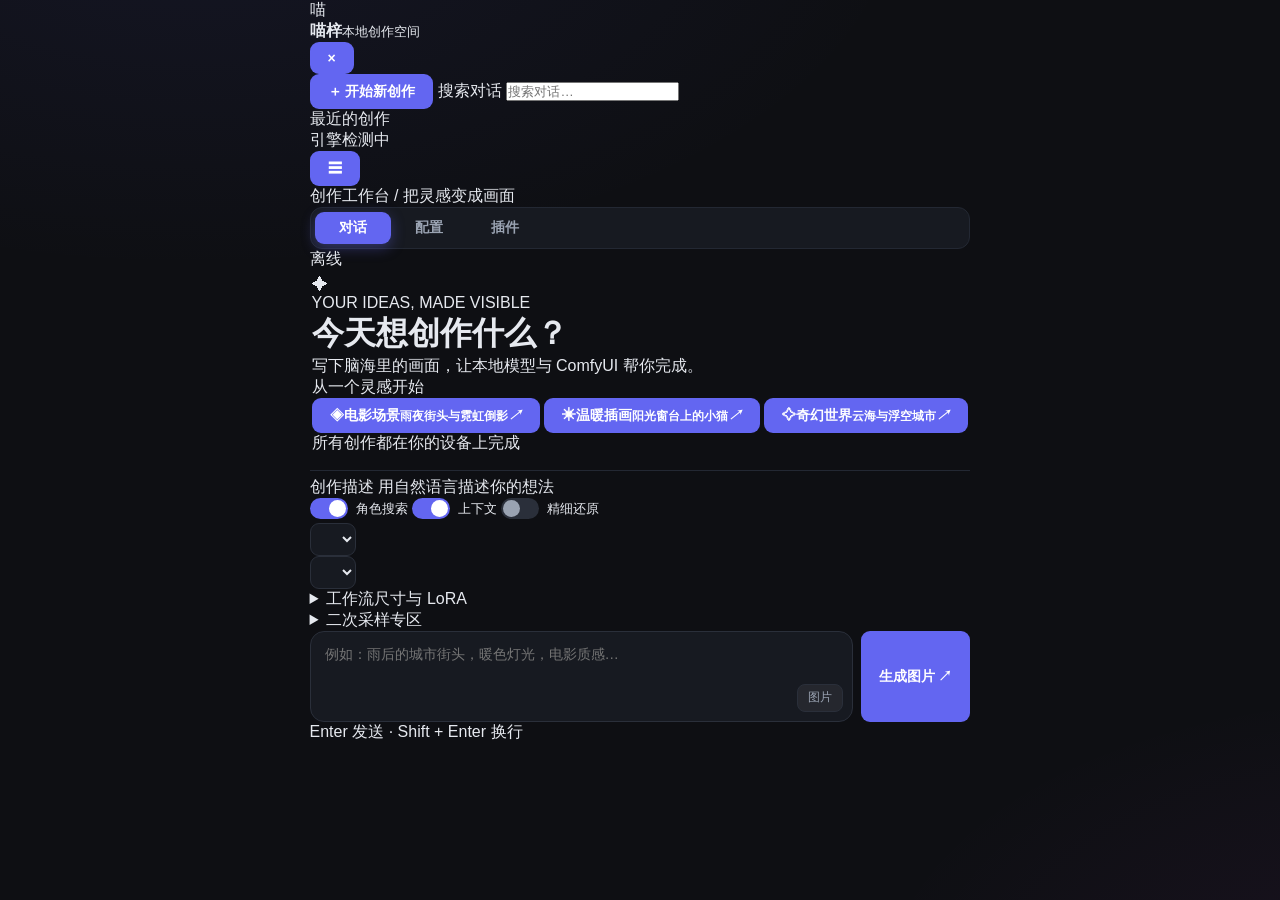
==== commit b7088e4d: "Add local plugin runtime and management UI Co-Authored-By: Devin AI <158243242+devin-ai-integration[" ====
--- a/server/templates/index.html
+++ b/server/templates/index.html
@@ -47,6 +47,7 @@
       <nav class="tabs">
         <button class="tab active" data-tab="chat" onclick="switchTab('chat')">对话</button>
         <button class="tab" data-tab="settings" onclick="switchTab('settings')">配置</button>
+        <button class="tab" data-tab="plugins" onclick="switchTab('plugins')">插件</button>
       </nav>
       <span id="engineBadge" class="badge badge-off">离线</span>
     </div>
@@ -178,7 +179,7 @@
       </div>
 
       <div class="settings-group">
-        <h3>LLM（提示词生成）</h3>
+        <h3>LLM（提示词与说明）</h3>
         <label for="s_llm_base_url">API 地址</label>
         <input id="s_llm_base_url" type="text" placeholder="https://api.openai.com/v1 或 http://127.0.0.1:8080/v1">
         <label>API Key</label>
@@ -246,6 +247,7 @@
         <h3>提示词风格</h3>
         <label>自定义系统提示词（留空用默认）</label>
         <textarea id="s_custom_system_prompt" rows="9" spellcheck="false"></textarea>
+        <p class="hint">生成时会追加「英文提示词 + 中文画面说明」的输出格式要求。</p>
         <label for="s_positive_prompt_prefix">常驻正向内容</label>
         <textarea id="s_positive_prompt_prefix" rows="4" spellcheck="false"
           placeholder="masterpiece, best quality, cinematic lighting"></textarea>
@@ -290,6 +292,17 @@
         <pre id="settingsErrorText" class="error-content"></pre>
         <button class="error-dismiss" onclick="hideError()">×</button>
       </div>
+    </div>
+
+    <div id="panel-plugins" class="panel">
+      <div class="settings-intro"><span class="eyebrow">EXTENSIONS</span><h1>插件管理</h1>
+        <p>把可信插件文件夹放入 server/data/plugins，点击「重新扫描」即可看到。默认关闭，启用后立即用于后续创作。</p>
+      </div>
+      <div class="row-gap plugin-actions">
+        <button class="btn-secondary" onclick="reloadPlugins()">重新扫描并载入代码</button>
+      </div>
+      <div id="pluginError" class="error hidden"></div>
+      <div id="pluginList"></div>
     </div>
   </main>
 </div>
@@ -370,6 +383,7 @@
     t.classList.toggle('active', t.dataset.tab === name));
   document.querySelectorAll('.panel').forEach(p =>
     p.classList.toggle('active', p.id === 'panel-' + name));
+  if (name === 'plugins') loadPlugins();
 }
 function toggleSidebar() {
   const open = $('sidebar').classList.toggle('open');
@@ -392,6 +406,136 @@
   $('errorModal').classList.remove('hidden');
 }
 function closeModal() { $('errorModal').classList.add('hidden'); }
+
+function pluginError(message) {
+  $('pluginError').textContent = message;
+  $('pluginError').classList.toggle('hidden', !message);
+}
+
+async function loadPlugins() {
+  try {
+    const response = await api('/api/plugins');
+    const data = await response.json();
+    if (!response.ok) throw new Error(data.error || '读取插件失败');
+    pluginError('');
+    renderPlugins(data.plugins);
+  } catch (e) { pluginError(e.message); }
+}
+
+async function reloadPlugins() {
+  try {
+    const response = await api('/api/plugins/reload', {method: 'POST'});
+    const data = await response.json();
+    if (!response.ok) throw new Error(data.error || '重新扫描失败');
+    pluginError('');
+    renderPlugins(data.plugins);
+  } catch (e) { pluginError(e.message); }
+}
+
+function renderPlugins(items) {
+  const list = $('pluginList');
+  list.replaceChildren();
+  if (!items.length) {
+    const empty = document.createElement('p');
+    empty.className = 'dim';
+    empty.textContent = '还没有插件。将包含 plugin.json 和 main.py 的插件文件夹放入 server/data/plugins。';
+    list.appendChild(empty);
+  }
+  items.forEach(plugin => {
+    const card = document.createElement('div');
+    card.className = 'settings-group plugin-card';
+    const title = document.createElement('h3');
+    title.textContent = `${plugin.name} · v${plugin.version || '?'}`;
+    card.appendChild(title);
+    const description = document.createElement('p');
+    description.className = 'hint';
+    description.textContent = plugin.description || plugin.id;
+    card.appendChild(description);
+    const hooks = document.createElement('p');
+    hooks.className = 'dim';
+    hooks.textContent = '扩展点：' + (plugin.hooks.join('、') || '无');
+    card.appendChild(hooks);
+    if (plugin.error) {
+      const error = document.createElement('p');
+      error.className = 'plugin-error';
+      error.textContent = plugin.error;
+      card.appendChild(error);
+    }
+    const label = document.createElement('label');
+    label.className = 'toggle-label';
+    const enabled = document.createElement('input');
+    enabled.type = 'checkbox';
+    enabled.checked = plugin.enabled;
+    enabled.disabled = !!plugin.error && !plugin.enabled;
+    const slider = document.createElement('span');
+    slider.className = 'toggle-slider';
+    label.append(enabled, slider, document.createTextNode('启用插件'));
+    card.appendChild(label);
+    const orderLabel = document.createElement('label');
+    orderLabel.textContent = '执行顺序（小的先运行）';
+    card.appendChild(orderLabel);
+    const order = document.createElement('input');
+    order.type = 'number';
+    order.min = -1000;
+    order.max = 1000;
+    order.value = plugin.order;
+    card.appendChild(order);
+    const configLabel = document.createElement('label');
+    configLabel.textContent = '插件配置（JSON 对象）';
+    card.appendChild(configLabel);
+    const config = document.createElement('textarea');
+    config.rows = 5;
+    config.spellcheck = false;
+    config.value = JSON.stringify(plugin.config, null, 2);
+    card.appendChild(config);
+    const save = document.createElement('button');
+    save.className = 'btn-secondary';
+    save.textContent = '保存插件设置';
+    save.onclick = async () => {
+      try {
+        const parsed = JSON.parse(config.value);
+        if (!parsed || Array.isArray(parsed) || typeof parsed !== 'object')
+          throw new Error('插件配置需要是 JSON 对象');
+        const response = await api('/api/plugins/' + plugin.id, {
+          method: 'PUT',
+          body: {enabled: enabled.checked, order: Number(order.value), config: parsed},
+        });
+        const data = await response.json();
+        if (!response.ok) throw new Error(data.error || '保存失败');
+        pluginError('');
+        renderPlugins(data.plugins);
+      } catch (e) { pluginError(e.message); }
+    };
+    card.appendChild(save);
+    if (plugin.ui && plugin.enabled && !plugin.error) {
+      const open = document.createElement('button');
+      open.className = 'btn-secondary';
+      open.textContent = '打开插件面板';
+      open.onclick = async () => {
+        try {
+          const response = await api(`/api/plugins/${plugin.id}/assets/${plugin.ui}`);
+          if (!response.ok) throw new Error('无法读取插件面板');
+          const code = await response.text();
+          const script = document.createElement('script');
+          script.textContent = code;
+          document.body.appendChild(script);
+          script.remove();
+          const panel = document.createElement('div');
+          panel.className = 'plugin-panel';
+          open.after(panel);
+          const render = window.miaoziPluginPanels && window.miaoziPluginPanels[plugin.id];
+          if (typeof render !== 'function') throw new Error('插件未提供面板渲染函数');
+          render(panel, api, plugin.config);
+          open.remove();
+          pluginError('');
+        } catch (e) { pluginError(e.message); }
+      };
+      card.appendChild(open);
+    }
+    list.appendChild(card);
+  });
+}
+
 function showImageModal(url) {
   $('modalImage').src = url;
   $('imageModal').classList.remove('hidden');
@@ -586,12 +730,27 @@
       }
     }
   } else {
+    const description = m.meta && typeof m.meta.description === 'string'
+      ? m.meta.description.trim() : '';
     if (m.meta && m.meta.character_status) {
       const state = document.createElement('div');
       state.className = 'dim';
       state.textContent = m.meta.character_status;
       div.appendChild(state);
     }
+    if (description) {
+      const note = document.createElement('div');
+      note.className = 'image-description';
+      const title = document.createElement('strong');
+      title.className = 'image-description-title';
+      title.textContent = '画面说明';
+      const text = document.createElement('div');
+      text.className = 'chat-text';
+      text.textContent = description;
+      note.appendChild(title);
+      note.appendChild(text);
+      div.appendChild(note);
+    }
     if (m.vlm) {
       const pre = document.createElement('pre');
       pre.className = 'mono-block';
@@ -608,7 +767,7 @@
       const pre = document.createElement('pre');
       pre.className = 'mono-block prompt-block';
       pre.textContent = m.content;
-      const coll = makeCollapsible('提示词', pre, true);
+      const coll = makeCollapsible('提示词', pre, !description);
       div.appendChild(coll);
       const copyBtn = document.createElement('button');
       copyBtn.className = 'btn-inline';
@@ -1092,7 +1251,7 @@
 
 // ==================== 发送 ====================
 function setStep(key) {
-  const map = {vlm: '识别图片…', search: '检索角色特征…', llm: '生成提示词…', comfyui: 'ComfyUI 出图中…'};
+  const map = {vlm: '识别图片…', search: '检索角色特征…', llm: '生成提示词和说明…', comfyui: 'ComfyUI 出图中…'};
   $('stepText').textContent = map[key] || key;
   $('stepIndicator').classList.remove('hidden', 'step-done');
 }
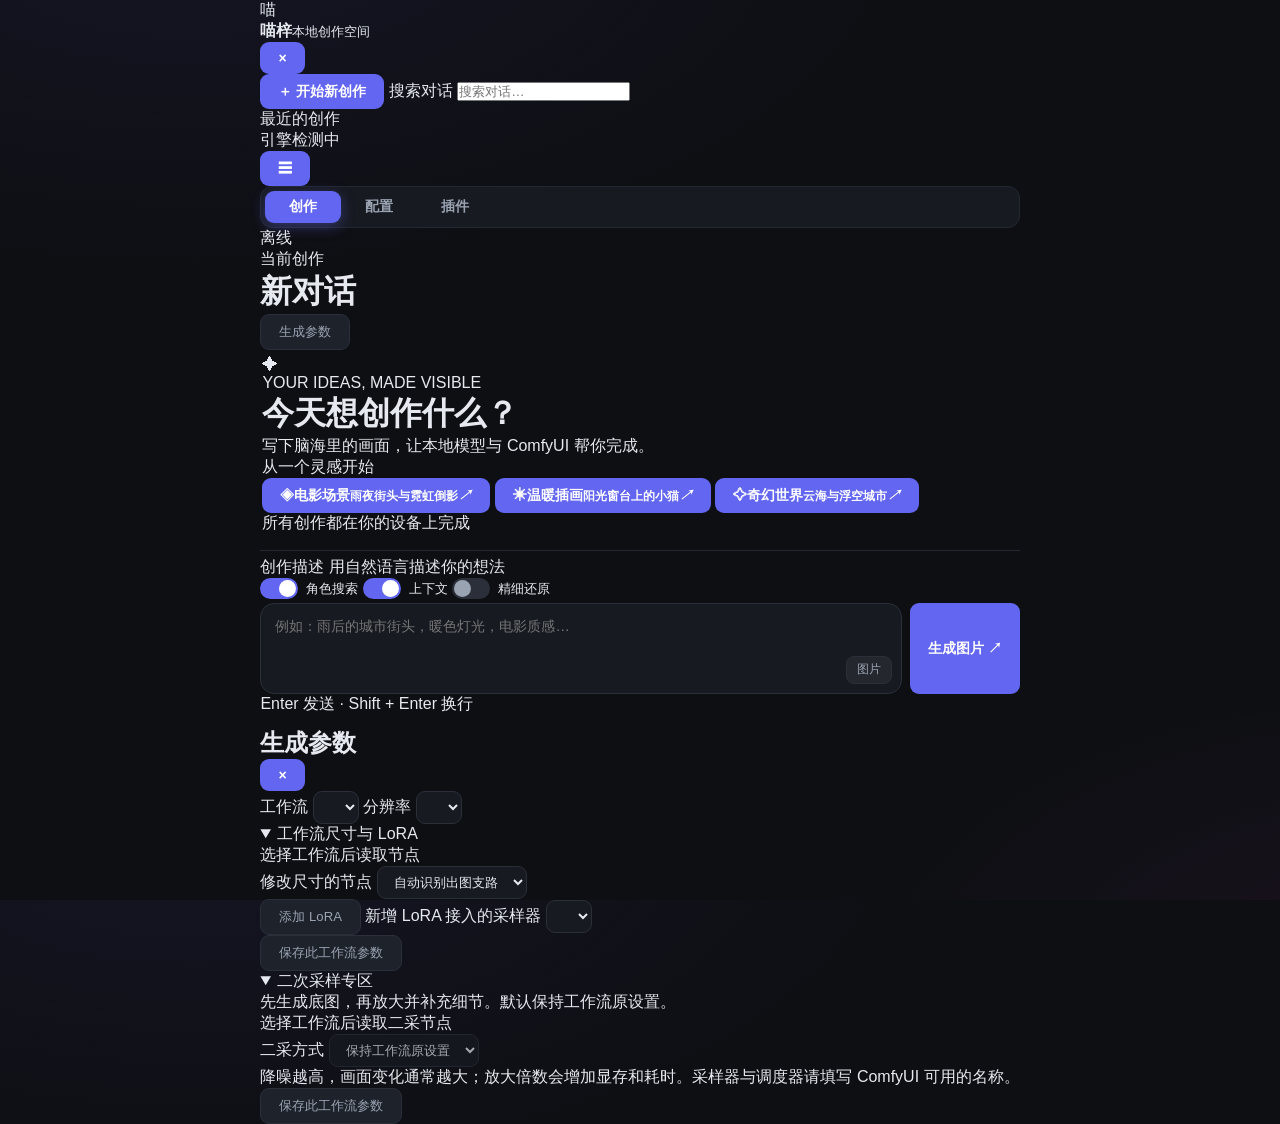
==== commit 1f04385a: "Apply warm gallery theme to three-column creation workspace Co-Authored-By: Devin AI <158243242+devi" ====
--- a/server/templates/index.html
+++ b/server/templates/index.html
@@ -43,9 +43,8 @@
   <main class="main">
     <div class="topbar">
       <button class="btn-icon btn-menu" title="对话列表" aria-label="打开对话列表" onclick="toggleSidebar()">☰</button>
-      <div class="topbar-title">创作工作台 <span> / 把灵感变成画面</span></div>
       <nav class="tabs">
-        <button class="tab active" data-tab="chat" onclick="switchTab('chat')">对话</button>
+        <button class="tab active" data-tab="chat" onclick="switchTab('chat')">创作</button>
         <button class="tab" data-tab="settings" onclick="switchTab('settings')">配置</button>
         <button class="tab" data-tab="plugins" onclick="switchTab('plugins')">插件</button>
       </nav>
@@ -54,6 +53,12 @@
 
     <!-- -------- 对话面板 -------- -->
     <div id="panel-chat" class="panel active">
+      <div class="chat-stage">
+        <div class="canvas-heading">
+          <div><span class="eyebrow">当前创作</span><h1 id="activeSessionTitle">新对话</h1></div>
+          <button id="panelControlsButton" class="btn-secondary" type="button"
+                  aria-controls="controlPanel" aria-expanded="false" onclick="toggleControls()">生成参数</button>
+        </div>
       <template id="emptyTemplate">
         <div class="empty-hint">
           <div class="hero-symbol" aria-hidden="true">✦</div>
@@ -95,51 +100,6 @@
             精细还原
           </label>
         </div>
-        <div class="chat-toggle-row">
-          <div class="pick">
-            <select id="chat_workflow" title="工作流" aria-label="工作流"></select>
-          </div>
-          <div class="pick">
-            <select id="chat_preset" title="分辨率" aria-label="分辨率"></select>
-          </div>
-        </div>
-        <details class="workflow-controls">
-          <summary>工作流尺寸与 LoRA</summary>
-          <p id="workflowControlStatus" class="hint">选择工作流后读取节点</p>
-          <label for="resolutionSource">修改尺寸的节点</label>
-          <select id="resolutionSource" aria-label="修改尺寸的节点">
-            <option value="auto">自动识别出图支路</option>
-          </select>
-          <div id="workflowSizes" class="hint"></div>
-          <div id="workflowLoras"></div>
-          <div id="extraLoras"></div>
-          <button id="addLoraButton" type="button" class="btn-secondary" onclick="addLoraRow()">添加 LoRA</button>
-          <label for="loraTarget">新增 LoRA 接入的采样器</label>
-          <select id="loraTarget"></select>
-          <datalist id="loraNames"></datalist>
-          <p id="loraModelStatus" class="hint"></p>
-          <button type="button" class="btn-secondary" onclick="saveWorkflowControls()">保存此工作流参数</button>
-        </details>
-        <details class="workflow-controls">
-          <summary>二次采样专区</summary>
-          <p class="hint">先生成底图，再放大并补充细节。默认保持工作流原设置。</p>
-          <p id="secondPassStatus" class="hint">选择工作流后读取二采节点</p>
-          <label for="secondPassMode">二采方式</label>
-          <select id="secondPassMode" onchange="updateSecondPassMode()" disabled>
-            <option value="original">保持工作流原设置</option>
-            <option value="existing">调整已有二采</option>
-            <option value="add">新增二采</option>
-          </select>
-          <div id="secondPassNodes" class="hidden"></div>
-          <div id="secondPassAdd" class="hidden">
-            <label for="secondPassSource">使用哪轮底图</label>
-            <select id="secondPassSource" onchange="renderSecondPassAddition()"></select>
-            <div id="secondPassAddFields" class="sampling-fields"></div>
-            <p class="hint">继承底图的模型、LoRA 和提示词，在 VAE 解码前加入 latent 放大与二采。</p>
-          </div>
-          <p class="hint">降噪越高，画面变化通常越大；放大倍数会增加显存和耗时。采样器与调度器请填写 ComfyUI 可用的名称。</p>
-          <button type="button" class="btn-secondary" onclick="saveWorkflowControls()">保存此工作流参数</button>
-        </details>
         <div class="chat-input-row">
           <div class="textarea-wrap">
             <textarea id="chatInput" rows="3" placeholder="例如：雨后的城市街头，暖色灯光，电影质感…" aria-label="图片描述"></textarea>
@@ -155,6 +115,58 @@
           <button class="btn-remove-img" onclick="removeImage()">×</button>
         </div>
       </div>
+      </div>
+      <div id="controlsMask" class="controls-mask hidden" onclick="closeControls()"></div>
+      <aside id="controlPanel" class="control-panel" aria-label="生成参数">
+        <div class="control-panel-heading"><h2>生成参数</h2>
+          <button class="btn-icon controls-close" type="button" aria-label="关闭生成参数" onclick="closeControls()">×</button>
+        </div>
+        <div class="control-panel-body">
+          <div class="control-picks">
+            <label for="chat_workflow">工作流</label>
+            <select id="chat_workflow" aria-label="工作流"></select>
+            <label for="chat_preset">分辨率</label>
+            <select id="chat_preset" aria-label="分辨率"></select>
+          </div>
+          <details class="workflow-controls" open>
+            <summary>工作流尺寸与 LoRA</summary>
+            <p id="workflowControlStatus" class="hint">选择工作流后读取节点</p>
+            <label for="resolutionSource">修改尺寸的节点</label>
+            <select id="resolutionSource" aria-label="修改尺寸的节点">
+              <option value="auto">自动识别出图支路</option>
+            </select>
+            <div id="workflowSizes" class="hint"></div>
+            <div id="workflowLoras"></div>
+            <div id="extraLoras"></div>
+            <button id="addLoraButton" type="button" class="btn-secondary" onclick="addLoraRow()">添加 LoRA</button>
+            <label for="loraTarget">新增 LoRA 接入的采样器</label>
+            <select id="loraTarget"></select>
+            <datalist id="loraNames"></datalist>
+            <p id="loraModelStatus" class="hint"></p>
+            <button type="button" class="btn-secondary" onclick="saveWorkflowControls()">保存此工作流参数</button>
+          </details>
+          <details class="workflow-controls" open>
+            <summary>二次采样专区</summary>
+            <p class="hint">先生成底图，再放大并补充细节。默认保持工作流原设置。</p>
+            <p id="secondPassStatus" class="hint">选择工作流后读取二采节点</p>
+            <label for="secondPassMode">二采方式</label>
+            <select id="secondPassMode" onchange="updateSecondPassMode()" disabled>
+              <option value="original">保持工作流原设置</option>
+              <option value="existing">调整已有二采</option>
+              <option value="add">新增二采</option>
+            </select>
+            <div id="secondPassNodes" class="hidden"></div>
+            <div id="secondPassAdd" class="hidden">
+              <label for="secondPassSource">使用哪轮底图</label>
+              <select id="secondPassSource" onchange="renderSecondPassAddition()"></select>
+              <div id="secondPassAddFields" class="sampling-fields"></div>
+              <p class="hint">继承底图的模型、LoRA 和提示词，在 VAE 解码前加入 latent 放大与二采。</p>
+            </div>
+            <p class="hint">降噪越高，画面变化通常越大；放大倍数会增加显存和耗时。采样器与调度器请填写 ComfyUI 可用的名称。</p>
+            <button type="button" class="btn-secondary" onclick="saveWorkflowControls()">保存此工作流参数</button>
+          </details>
+        </div>
+      </aside>
     </div>
 
     <!-- -------- 配置面板 -------- -->
@@ -379,6 +391,7 @@
 
 // ==================== 基础 UI ====================
 function switchTab(name) {
+  closeControls();
   document.querySelectorAll('.tab').forEach(t =>
     t.classList.toggle('active', t.dataset.tab === name));
   document.querySelectorAll('.panel').forEach(p =>
@@ -393,6 +406,23 @@
   $('sidebar').classList.remove('open');
   $('sidebarMask').classList.add('hidden');
 }
+function toggleControls() {
+  const open = $('controlPanel').classList.toggle('open');
+  $('controlsMask').classList.toggle('hidden', !open);
+  $('panelControlsButton').setAttribute('aria-expanded', String(open));
+  if (open) $('controlPanel').querySelector('.controls-close').focus();
+}
+function closeControls() {
+  $('controlPanel').classList.remove('open');
+  $('controlsMask').classList.add('hidden');
+  $('panelControlsButton').setAttribute('aria-expanded', 'false');
+}
+window.addEventListener('resize', () => {
+  if (window.innerWidth > 1140) closeControls();
+});
+document.addEventListener('keydown', e => {
+  if (e.key === 'Escape') closeControls();
+});
 function showError(msg) {
   $('settingsErrorText').textContent = msg;
   $('settingsError').classList.remove('hidden');
@@ -574,6 +604,8 @@
 function renderSessions() {
   const box = $('sessionList');
   box.replaceChildren();
+  const current = S.sessions.find(s => s.id === S.currentSession);
+  $('activeSessionTitle').textContent = (current && current.title) || '新对话';
   const query = $('sessionSearch').value.trim().toLocaleLowerCase();
   const sessions = S.sessions.filter(s => (s.title || '新对话').toLocaleLowerCase().includes(query));
   if (!sessions.length) {
@@ -786,6 +818,7 @@
       wrap.className = 'chat-image-wrap';
       const img = document.createElement('img');
       img.className = 'chat-image';
+      img.alt = description || '生成的图片';
       img.loading = 'lazy';
       img.src = m.image;
       img.onclick = () => showImageModal(m.image);
@@ -832,6 +865,9 @@
         setTimeout(() => { btn.textContent = '保存'; }, 1800);
       }));
       div.appendChild(bar);
+      const note = div.querySelector('.image-description');
+      div.insertBefore(wrap, note || div.children[1] || null);
+      div.insertBefore(bar, note ? note.nextSibling : wrap.nextSibling);
     }
   }
 
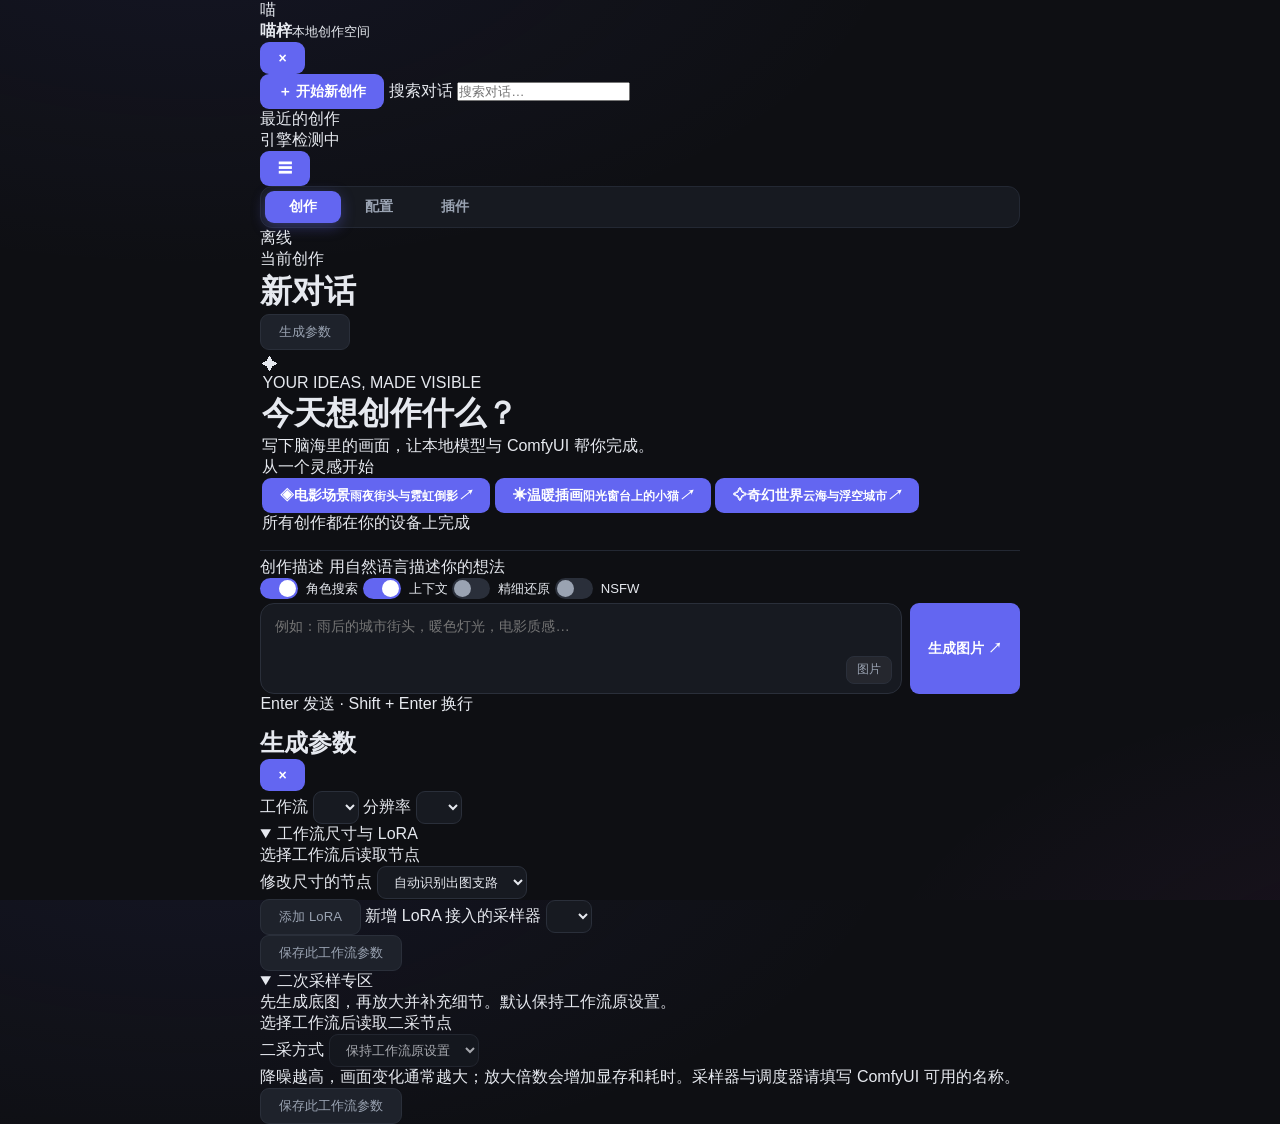
==== commit d0d8bf54: "Isolate creative data by visitor IP and add NSFW mode Co-Authored-By: Devin AI <158243242+devin-ai-i" ====
--- a/server/templates/index.html
+++ b/server/templates/index.html
@@ -55,7 +55,8 @@
     <div id="panel-chat" class="panel active">
       <div class="chat-stage">
         <div class="canvas-heading">
-          <div><span class="eyebrow">当前创作</span><h1 id="activeSessionTitle">新对话</h1></div>
+          <div><span class="eyebrow">当前创作</span><h1 id="activeSessionTitle">新对话</h1>
+            <small id="visitorSpace" class="dim"></small></div>
           <button id="panelControlsButton" class="btn-secondary" type="button"
                   aria-controls="controlPanel" aria-expanded="false" onclick="toggleControls()">生成参数</button>
         </div>
@@ -98,6 +99,11 @@
             <input type="checkbox" id="useSpecific">
             <span class="toggle-slider"></span>
             精细还原
+          </label>
+          <label class="toggle-label" title="允许按描述生成成人题材提示词，按访问 IP 保存">
+            <input type="checkbox" id="useNsfw" onchange="saveNsfwPreference()">
+            <span class="toggle-slider"></span>
+            NSFW
           </label>
         </div>
         <div class="chat-input-row">
@@ -291,6 +297,7 @@
 
       <div class="settings-group">
         <h3>访问保护</h3>
+        <p class="hint">会话、图片、NSFW 和保存的创作参数按 IP 区分；连接配置和插件为所有访问者共用。</p>
         <label>访问口令（留空则不校验）</label>
         <input id="s_access_password" type="password" autocomplete="new-password"
                placeholder="留空表示不修改">
@@ -338,6 +345,7 @@
 // ==================== 全局状态 ====================
 let S = {
   settings: {},
+  preferences: {},
   engine: {},
   sessions: [],
   currentSession: '',
@@ -582,6 +590,9 @@
     if (r.status !== 200) return;
     const d = await r.json();
     S.settings = d.settings || {};
+    S.preferences = d.preferences || {};
+    $('useNsfw').checked = S.preferences.nsfw_enabled === true;
+    $('visitorSpace').textContent = 'IP 创作空间：' + (d.client_ip || '');
     S.engine = d.engine || {};
     S.sessions = d.sessions || [];
     renderSettings();
@@ -597,6 +608,25 @@
     }
   } catch (e) {
     console.warn('bootstrap 失败', e);
+  }
+}
+
+async function saveNsfwPreference() {
+  const toggle = $('useNsfw');
+  const previous = S.preferences.nsfw_enabled === true;
+  toggle.disabled = true;
+  try {
+    const response = await api('/api/preferences', {
+      method: 'POST', body: {nsfw_enabled: toggle.checked},
+    });
+    const data = await response.json();
+    if (!response.ok || !data.success) throw new Error(data.error || '保存失败');
+    S.preferences = data.preferences;
+  } catch (e) {
+    toggle.checked = previous;
+    showModal('保存 NSFW 开关失败：' + e.message);
+  } finally {
+    toggle.disabled = false;
   }
 }
 
@@ -762,6 +792,12 @@
       }
     }
   } else {
+    if (m.meta && m.meta.nsfw_enabled === true) {
+      const badge = document.createElement('div');
+      badge.className = 'dim';
+      badge.textContent = 'NSFW 模式';
+      div.appendChild(badge);
+    }
     const description = m.meta && typeof m.meta.description === 'string'
       ? m.meta.description.trim() : '';
     if (m.meta && m.meta.character_status) {
@@ -1273,14 +1309,15 @@
     return showError('请先等工作流节点读取完成');
   }
   try {
-    const updated = {...(S.settings.workflow_controls || {}),
+    const updated = {...(S.preferences.workflow_controls || {}),
                      [path]: currentWorkflowControls()};
-    const response = await api('/api/settings', {
+    const response = await api('/api/preferences', {
       method: 'POST', body: {workflow_controls: updated},
     });
     const data = await response.json();
     if (!response.ok || !data.success) throw new Error(data.error || '保存失败');
     S.settings = data.settings;
+    S.preferences = data.preferences;
     showModal('此工作流参数已保存', 'success');
   } catch (e) { showError('保存工作流参数失败：' + e.message); }
 }
@@ -1295,6 +1332,7 @@
 
 async function sendMessage(regenerate = null) {
   if (isGenerating) return;
+  if ($('useNsfw').disabled) return showModal('正在保存 NSFW 开关，请稍后再生成');
   const input = $('chatInput');
   const text = regenerate ? '' : input.value.trim();
   if (!regenerate && !text) return;
@@ -1325,12 +1363,14 @@
       session_id: regenerate.session_id,
       workflow_path: $('chat_workflow').value || S.settings.workflow_path,
       preset_index: parseInt($('chat_preset').value, 10),
+      nsfw_enabled: $('useNsfw').checked,
     } : {
       prompt: text,
       session_id: S.currentSession,
       use_search: $('useSearch').checked,
       use_history: $('useHistory').checked,
       specific: $('useSpecific').checked,
+      nsfw_enabled: $('useNsfw').checked,
       workflow_path: $('chat_workflow').value || S.settings.workflow_path,
       preset_index: parseInt($('chat_preset').value, 10),
       images: images,
@@ -1690,7 +1730,18 @@
 
 // 启动：需要口令时 api() 会弹出口令门
 renderEmptyHint();
-loadBootstrap();
+async function startApp() {
+  if (accessPassword) {
+    try {
+      await fetch('/api/auth', {
+        method: 'POST', headers: {'Content-Type': 'application/json'},
+        body: JSON.stringify({password: accessPassword}),
+      });
+    } catch (e) { /* bootstrap 会显示连接或口令问题 */ }
+  }
+  await loadBootstrap();
+}
+startApp();
 </script>
 </body>
 </html>
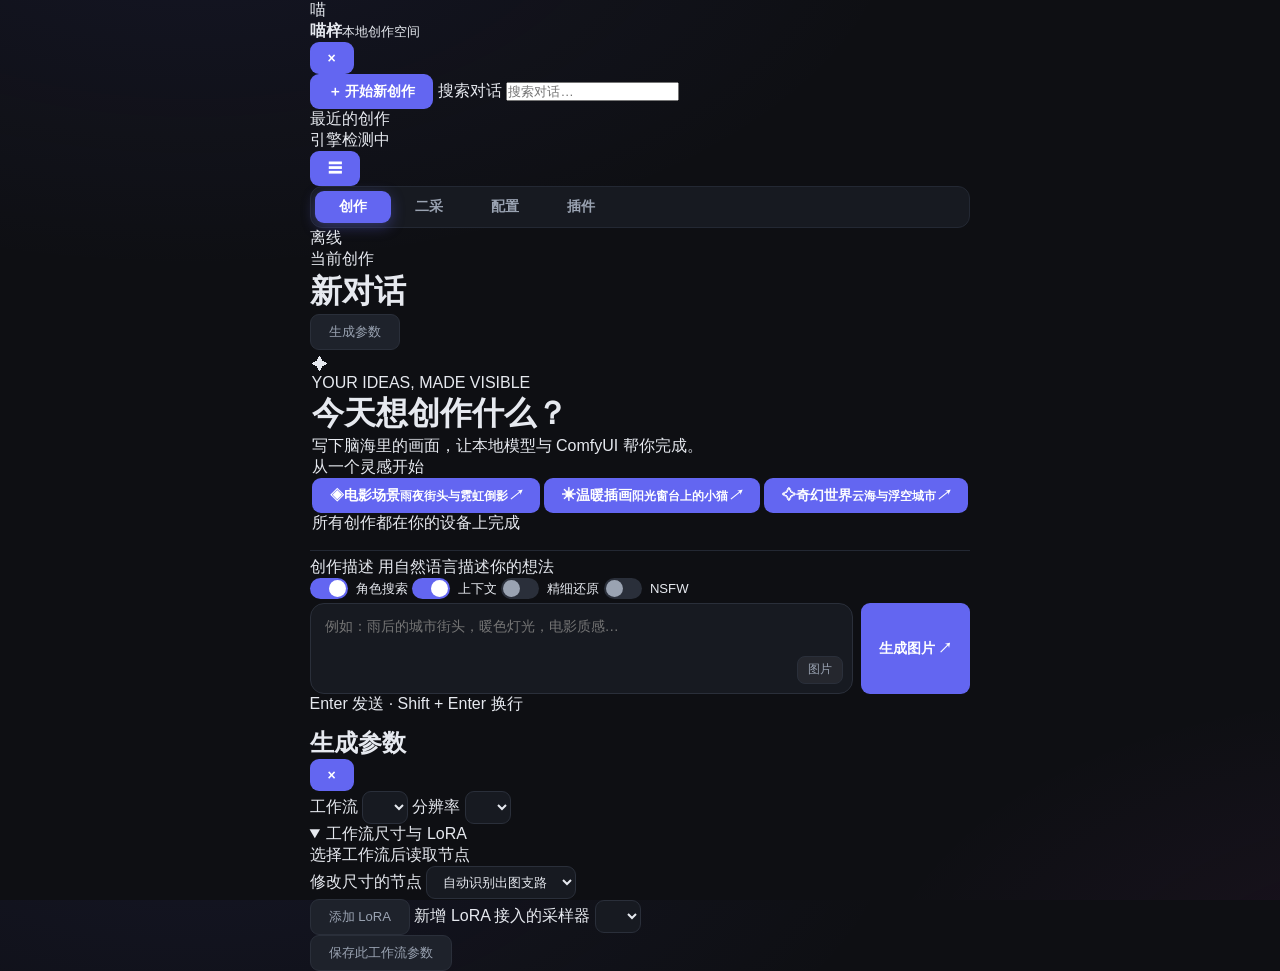
==== commit e61c71c3: "Move second-pass controls into a top-level tab Co-Authored-By: Devin AI <158243242+devin-ai-integrat" ====
--- a/server/templates/index.html
+++ b/server/templates/index.html
@@ -45,6 +45,7 @@
       <button class="btn-icon btn-menu" title="对话列表" aria-label="打开对话列表" onclick="toggleSidebar()">☰</button>
       <nav class="tabs">
         <button class="tab active" data-tab="chat" onclick="switchTab('chat')">创作</button>
+        <button class="tab" data-tab="second-pass" onclick="switchTab('second-pass')">二采</button>
         <button class="tab" data-tab="settings" onclick="switchTab('settings')">配置</button>
         <button class="tab" data-tab="plugins" onclick="switchTab('plugins')">插件</button>
       </nav>
@@ -151,28 +152,41 @@
             <p id="loraModelStatus" class="hint"></p>
             <button type="button" class="btn-secondary" onclick="saveWorkflowControls()">保存此工作流参数</button>
           </details>
-          <details class="workflow-controls" open>
-            <summary>二次采样专区</summary>
-            <p class="hint">先生成底图，再放大并补充细节。默认保持工作流原设置。</p>
-            <p id="secondPassStatus" class="hint">选择工作流后读取二采节点</p>
-            <label for="secondPassMode">二采方式</label>
-            <select id="secondPassMode" onchange="updateSecondPassMode()" disabled>
-              <option value="original">保持工作流原设置</option>
-              <option value="existing">调整已有二采</option>
-              <option value="add">新增二采</option>
-            </select>
-            <div id="secondPassNodes" class="hidden"></div>
-            <div id="secondPassAdd" class="hidden">
-              <label for="secondPassSource">使用哪轮底图</label>
-              <select id="secondPassSource" onchange="renderSecondPassAddition()"></select>
-              <div id="secondPassAddFields" class="sampling-fields"></div>
-              <p class="hint">继承底图的模型、LoRA 和提示词，在 VAE 解码前加入 latent 放大与二采。</p>
-            </div>
-            <p class="hint">降噪越高，画面变化通常越大；放大倍数会增加显存和耗时。采样器与调度器请填写 ComfyUI 可用的名称。</p>
-            <button type="button" class="btn-secondary" onclick="saveWorkflowControls()">保存此工作流参数</button>
-          </details>
         </div>
       </aside>
+    </div>
+
+    <!-- -------- 二次采样面板 -------- -->
+    <div id="panel-second-pass" class="panel">
+      <div class="settings-intro"><span class="eyebrow">SECOND PASS</span><h1>二次采样</h1><p>先生成底图，再放大并补充细节。默认保持工作流原设置。</p></div>
+      <div class="settings-group">
+        <h3>工作流</h3>
+        <label for="secondPassWorkflow">选择工作流</label>
+        <select id="secondPassWorkflow"></select>
+        <p class="hint">与创作页使用同一工作流。调整后的二采参数会用于下一次生成。</p>
+      </div>
+      <div class="settings-group">
+        <h3>二采参数</h3>
+        <p id="secondPassStatus" class="hint">选择工作流后读取二采节点</p>
+        <label for="secondPassMode">二采方式</label>
+        <select id="secondPassMode" onchange="updateSecondPassMode()" disabled>
+          <option value="original">保持工作流原设置</option>
+          <option value="existing">调整已有二采</option>
+          <option value="add">新增二采</option>
+        </select>
+        <div id="secondPassNodes" class="hidden"></div>
+        <div id="secondPassAdd" class="hidden">
+          <label for="secondPassSource">使用哪轮底图</label>
+          <select id="secondPassSource" onchange="renderSecondPassAddition()"></select>
+          <div id="secondPassAddFields" class="sampling-fields"></div>
+          <p class="hint">继承底图的模型、LoRA 和提示词，在 VAE 解码前加入 latent 放大与二采。</p>
+        </div>
+        <p class="hint">降噪越高，画面变化通常越大；放大倍数会增加显存和耗时。采样器与调度器请填写 ComfyUI 可用的名称。</p>
+      </div>
+      <div class="row-gap">
+        <button type="button" onclick="saveWorkflowControls()">保存此工作流参数</button>
+        <button type="button" class="btn-secondary" onclick="switchTab('chat')">返回创作</button>
+      </div>
     </div>
 
     <!-- -------- 配置面板 -------- -->
@@ -952,6 +966,7 @@
 async function loadWorkflowList(notify) {
   const sel = $('chat_workflow');
   sel.innerHTML = '<option>加载中…</option>';
+  selectWorkflowPath(sel.value, false);
   try {
     const r = await api('/api/workflows');
     const d = await r.json();
@@ -969,15 +984,19 @@
       if (cur && list.some(w => w.path === cur)) sel.value = cur;
       else if (list.length) selectWorkflowPath(list[0].path, false);
     }
+    selectWorkflowPath(sel.value, false);
     loadWorkflowControls();
     if (notify) showModal(`读取到 ${list.length} 个工作流\n${d.dir || ''}`, 'success');
   } catch (e) {
     sel.innerHTML = '<option value="">加载失败</option>';
+    selectWorkflowPath(sel.value, false);
   }
 }
 function selectWorkflowPath(path, syncInput) {
   const sel = $('chat_workflow');
   if ([...sel.options].some(o => o.value === path)) sel.value = path;
+  $('secondPassWorkflow').replaceChildren(...[...sel.options].map(o => o.cloneNode(true)));
+  $('secondPassWorkflow').value = sel.value;
   if (syncInput) $('s_workflow_path').value = path;
 }
 function renderPresets() {
@@ -1712,9 +1731,11 @@
   addFiles(Array.from(e.dataTransfer.files || []));
 });
 
-$('chat_workflow').addEventListener('change', function () {
-  $('s_workflow_path').value = this.value;
-  loadWorkflowControls();
+['chat_workflow', 'secondPassWorkflow'].forEach(id => {
+  $(id).addEventListener('change', function () {
+    selectWorkflowPath(this.value, true);
+    loadWorkflowControls();
+  });
 });
 
 // 主动刷新引擎状态，让「离线/在线」能自己变
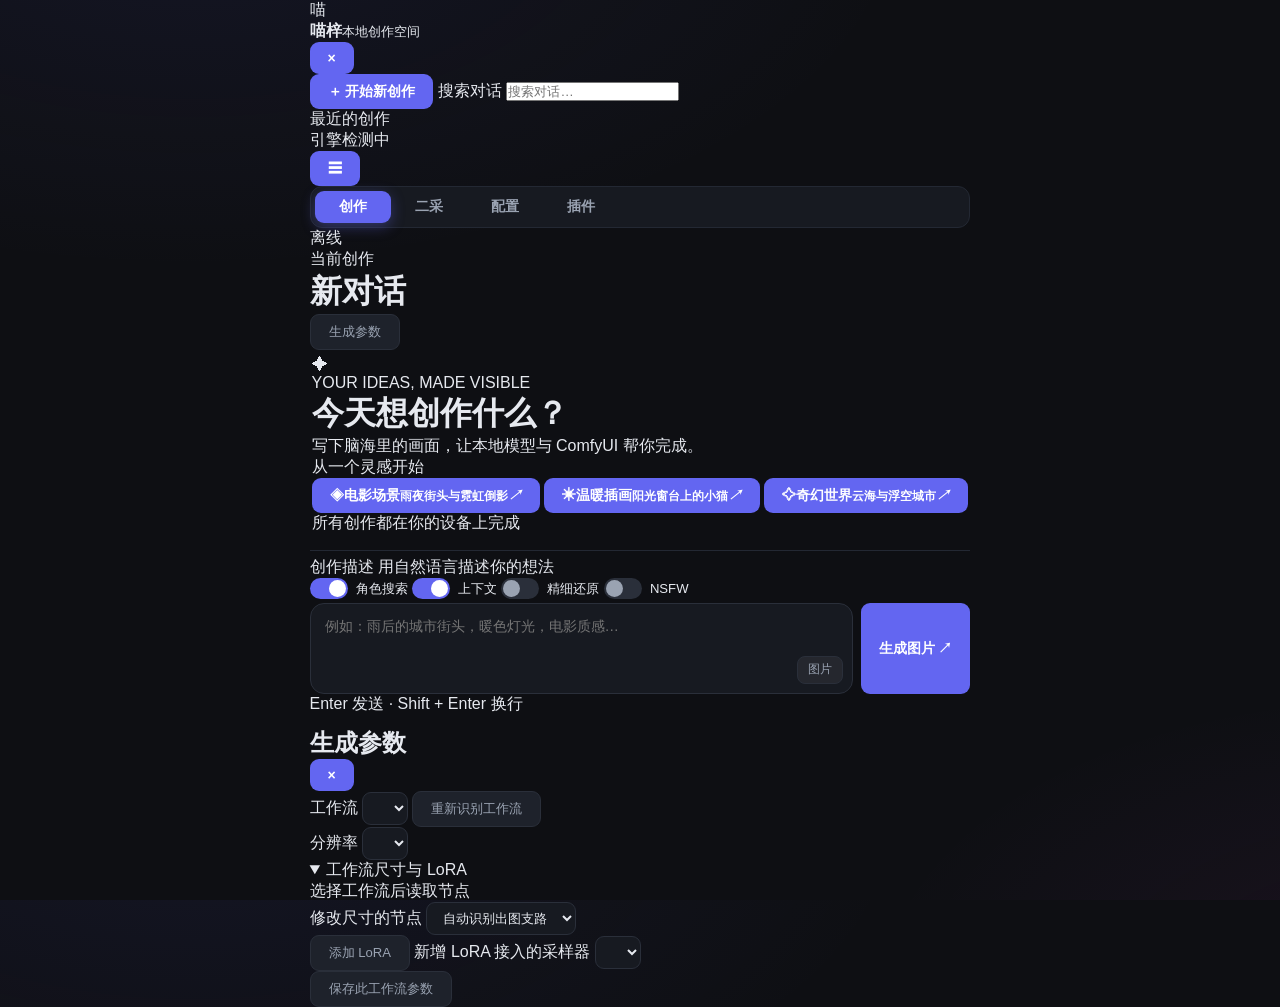
==== commit afab73ee: "Automatically discover local and ComfyUI workflows Co-Authored-By: Devin AI <158243242+devin-ai-inte" ====
--- a/server/templates/index.html
+++ b/server/templates/index.html
@@ -132,6 +132,8 @@
           <div class="control-picks">
             <label for="chat_workflow">工作流</label>
             <select id="chat_workflow" aria-label="工作流"></select>
+            <button type="button" class="btn-secondary" onclick="loadWorkflowList(true)">重新识别工作流</button>
+            <p id="workflowListStatus" class="hint"></p>
             <label for="chat_preset">分辨率</label>
             <select id="chat_preset" aria-label="分辨率"></select>
           </div>
@@ -163,6 +165,8 @@
         <h3>工作流</h3>
         <label for="secondPassWorkflow">选择工作流</label>
         <select id="secondPassWorkflow"></select>
+        <button type="button" class="btn-secondary" onclick="loadWorkflowList(true)">重新识别工作流</button>
+        <p id="secondPassWorkflowListStatus" class="hint"></p>
         <p class="hint">与创作页使用同一工作流。调整后的二采参数会用于下一次生成。</p>
       </div>
       <div class="settings-group">
@@ -245,6 +249,7 @@
         <input id="s_mcp_command" type="text" placeholder="comfy-mcp 或 C:/.../Scripts/comfy-mcp.exe">
         <label>ComfyUI 工作区目录（便携版必填）</label>
         <input id="s_comfy_project" type="text" placeholder="H:/ComfyUI_windows_portable/ComfyUI">
+        <p class="hint">填写并保存后，会自动扫描其中的 workflows 和 user 下各用户的 workflows 文件夹及子文件夹。</p>
         <label>comfy 命令路径（venv 装的填绝对路径）</label>
         <input id="s_comfy_bin" type="text" placeholder="C:/.../Scripts/comfy.exe">
         <label>ComfyUI 地址</label>
@@ -257,7 +262,8 @@
         <h3>工作流与占位符</h3>
         <label>当前工作流</label>
         <input id="s_workflow_path" type="text" placeholder="/path/to/workflow.json">
-        <button class="btn-secondary" onclick="loadWorkflowList(true)">从本地刷新列表</button>
+        <button class="btn-secondary" onclick="loadWorkflowList(true)">重新识别工作流</button>
+        <p class="hint">自动扫描项目工作流、当前工作流所在文件夹及已配置的 ComfyUI 工作区。仅 API 格式可用于生成，画布格式需要在 ComfyUI 中重新导出。</p>
         <label>提示词占位符</label>
         <input id="s_prompt_placeholder" type="text" placeholder="114514.1919810">
         <label>保存节点 ID</label>
@@ -963,33 +969,49 @@
 }
 
 // ==================== 工作流 / 分辨率 ====================
-async function loadWorkflowList(notify) {
+async function loadWorkflowList(notify, preferredPath = '') {
   const sel = $('chat_workflow');
-  sel.innerHTML = '<option>加载中…</option>';
-  selectWorkflowPath(sel.value, false);
-  try {
-    const r = await api('/api/workflows');
+  try {
+    const path = $('s_workflow_path').value.trim();
+    const r = await api('/api/workflows?path=' + encodeURIComponent(path));
     const d = await r.json();
+    if (!r.ok || !d.success) throw new Error(d.error || '读取工作流失败');
+    const previous = sel.value;
     sel.innerHTML = '';
     const list = (d && d.workflows) || [];
+    const available = list.filter(wf => wf.format === 'api');
+    const formats = {api: 'API', canvas: '画布格式，需导出 API', invalid: '无法读取或不是工作流'};
+    const nameCounts = new Map();
+    list.forEach(wf => nameCounts.set(wf.name, (nameCounts.get(wf.name) || 0) + 1));
+    const status = `发现 ${list.length} 个 JSON 文件，${available.length} 个 API 工作流`;
+    ['workflowListStatus', 'secondPassWorkflowListStatus'].forEach(id => {
+      $(id).textContent = status;
+    });
     if (!list.length) {
       sel.innerHTML = '<option value="">无工作流文件</option>';
     } else {
+      if (!available.length) sel.add(new Option('未找到可用的 API 工作流', ''));
       list.forEach(wf => {
         const o = document.createElement('option');
-        o.value = wf.path; o.textContent = wf.name;
+        o.value = wf.path;
+        o.textContent = `${wf.name} · ${formats[wf.format] || formats.invalid}`;
+        if (nameCounts.get(wf.name) > 1) o.textContent += ` · ${wf.dir}`;
+        o.title = wf.path;
+        o.disabled = wf.format !== 'api';
         sel.appendChild(o);
       });
-      const cur = S.settings.workflow_path;
-      if (cur && list.some(w => w.path === cur)) sel.value = cur;
-      else if (list.length) selectWorkflowPath(list[0].path, false);
+      const cur = [preferredPath, previous, S.settings.workflow_path]
+        .find(candidate => available.some(wf => wf.path === candidate));
+      sel.value = cur || (available[0] || {}).path || '';
     }
     selectWorkflowPath(sel.value, false);
-    loadWorkflowControls();
-    if (notify) showModal(`读取到 ${list.length} 个工作流\n${d.dir || ''}`, 'success');
+    if (!workflowDescription || inspectedWorkflow !== sel.value) loadWorkflowControls();
+    if (notify) showModal(`${status}\n扫描目录：${d.dir || '无'}\n画布格式需使用 ComfyUI 的 API 导出功能。`, 'success');
   } catch (e) {
-    sel.innerHTML = '<option value="">加载失败</option>';
-    selectWorkflowPath(sel.value, false);
+    ['workflowListStatus', 'secondPassWorkflowListStatus'].forEach(id => {
+      $(id).textContent = '识别失败：' + e.message;
+    });
+    if (notify) showError('识别工作流失败：' + e.message);
   }
 }
 function selectWorkflowPath(path, syncInput) {
@@ -1232,7 +1254,7 @@
           second_pass: currentSecondPassControls()};
 }
 async function loadWorkflowControls() {
-  const path = $('chat_workflow').value || S.settings.workflow_path;
+  const path = $('chat_workflow').value;
   workflowDescription = null;
   inspectedWorkflow = '';
   $('secondPassMode').disabled = true;
@@ -1242,14 +1264,14 @@
   $('secondPassNodes').classList.add('hidden');
   $('secondPassAdd').classList.add('hidden');
   $('secondPassStatus').textContent = path ? '正在读取二采节点…' : '请先选择工作流';
+  $('addLoraButton').disabled = true;
+  $('workflowControlStatus').textContent = path ? '正在读取工作流节点…' : '请先选择 API 工作流';
   if (!path) return;
-  $('workflowControlStatus').textContent = '正在读取工作流节点…';
-  $('addLoraButton').disabled = true;
   try {
     const response = await api('/api/workflows/inspect?path=' + encodeURIComponent(path));
     const data = await response.json();
     if (!response.ok || !data.success) throw new Error(data.error || '无法读取工作流');
-    if (path !== ($('chat_workflow').value || S.settings.workflow_path)) return;
+    if (path !== $('chat_workflow').value) return;
     workflowDescription = data;
     inspectedWorkflow = path;
     const controls = savedWorkflowControls(path);
@@ -1302,7 +1324,7 @@
     $('addLoraButton').disabled = !data.samplers.length;
     renderSecondPassControls(data, controls);
   } catch (e) {
-    if (path === ($('chat_workflow').value || S.settings.workflow_path)) {
+    if (path === $('chat_workflow').value) {
       $('workflowControlStatus').textContent = '读取失败：' + e.message;
       $('secondPassStatus').textContent = '读取失败：' + e.message;
     }
@@ -1322,7 +1344,7 @@
     $('loraModelStatus').textContent += ' 未找到有模型输入的采样器，无法添加 LoRA。';
 }
 async function saveWorkflowControls() {
-  const path = $('chat_workflow').value || S.settings.workflow_path;
+  const path = $('chat_workflow').value;
   if (!path) return showError('请先选择工作流');
   if (!workflowDescription || inspectedWorkflow !== path) {
     return showError('请先等工作流节点读取完成');
@@ -1352,6 +1374,7 @@
 async function sendMessage(regenerate = null) {
   if (isGenerating) return;
   if ($('useNsfw').disabled) return showModal('正在保存 NSFW 开关，请稍后再生成');
+  if (!$('chat_workflow').value) return showModal('请先选择可用的 API 工作流；画布格式需要在 ComfyUI 中重新导出。');
   const input = $('chatInput');
   const text = regenerate ? '' : input.value.trim();
   if (!regenerate && !text) return;
@@ -1642,6 +1665,7 @@
       localStorage.setItem('mz_pw', accessPassword);
     }
     renderPresets();
+    await loadWorkflowList(false, S.settings.workflow_path);
     showModal('配置已保存', 'success');
   } catch (e) { showError('保存失败：' + e.message); }
 }
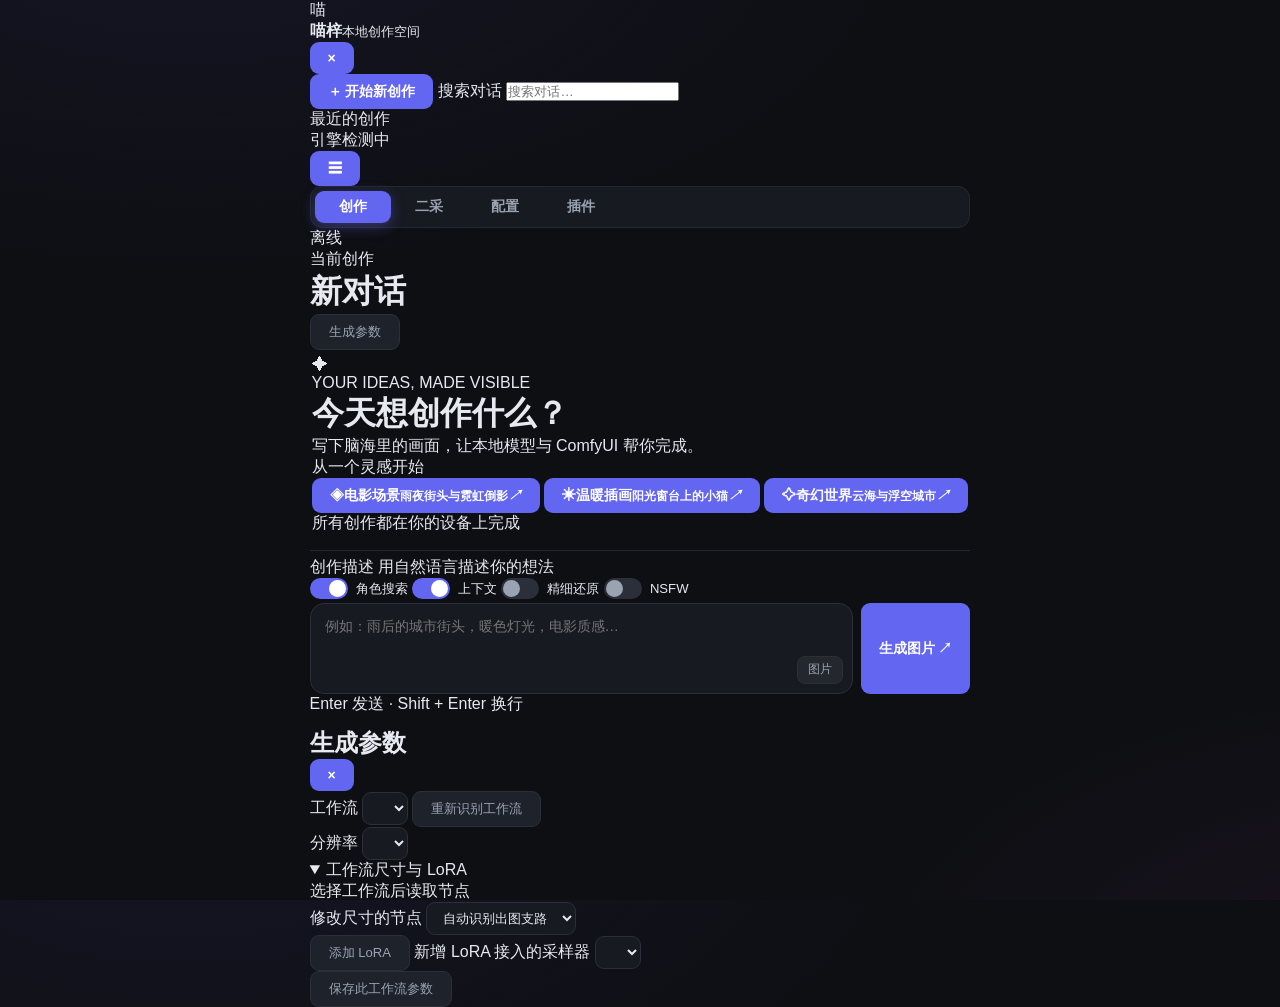
==== commit e16c5293: "Show connection test results in modals and restore test buttons Co-Authored-By: Devin AI <158243242+" ====
--- a/server/templates/index.html
+++ b/server/templates/index.html
@@ -222,7 +222,7 @@
         <input id="s_llm_api_key" type="password" autocomplete="new-password" placeholder="本机模型通常可留空">
         <label for="s_llm_model">模型名称</label>
         <input id="s_llm_model" type="text" placeholder="本机模型填实际名称；llama-server 可填 local-model">
-        <button class="btn-secondary" onclick="testLLM()">测试连接</button>
+        <button id="testLLMButton" type="button" class="btn-secondary" onclick="testLLM()">测试连接</button>
       </div>
 
       <div class="settings-group">
@@ -233,7 +233,7 @@
         <input id="s_vlm_api_key" type="password" autocomplete="new-password">
         <label>模型名称</label>
         <input id="s_vlm_model" type="text" placeholder="gemini-2.5-flash">
-        <button class="btn-secondary" onclick="testVLM()">测试连接</button>
+        <button id="testVLMButton" type="button" class="btn-secondary" onclick="testVLM()">测试连接</button>
       </div>
 
       <div class="settings-group">
@@ -254,8 +254,7 @@
         <input id="s_comfy_bin" type="text" placeholder="C:/.../Scripts/comfy.exe">
         <label>ComfyUI 地址</label>
         <input id="s_comfyui_url" type="text" placeholder="http://127.0.0.1:8188">
-        <button class="btn-secondary" onclick="testComfy()">测试连接</button>
-        <div id="comfyInfo" class="hint"></div>
+        <button id="testComfyButton" type="button" class="btn-secondary" onclick="testComfy()">测试连接</button>
       </div>
 
       <div class="settings-group">
@@ -456,9 +455,9 @@
   $('settingsError').classList.remove('hidden');
 }
 function hideError() { $('settingsError').classList.add('hidden'); }
-function showModal(msg, type) {
+function showModal(msg, type, title) {
   const h = $('modalHeader');
-  h.textContent = type === 'success' ? '完成' : '出错了';
+  h.textContent = title || (type === 'success' ? '完成' : '出错了');
   h.className = 'modal-header ' + (type === 'success' ? 'modal-success' : 'modal-error');
   $('modalErrorText').textContent = msg;
   $('errorModal').classList.remove('hidden');
@@ -1670,48 +1669,42 @@
   } catch (e) { showError('保存失败：' + e.message); }
 }
 
-async function testLLM() {
+async function testConnection(buttonId, name, path, collectBody, formatResult) {
+  const button = $(buttonId);
+  if (button.disabled) return;
+  const originalText = button.textContent;
+  button.disabled = true;
+  button.textContent = '测试中…';
   hideError();
   try {
-    const body = collectSettings();
-    $('settingsErrorText').textContent = '测试中…';
-    $('settingsError').classList.remove('hidden');
-    const r = await api('/api/test/llm', {method: 'POST', body: body});
+    const r = await api(path, {method: 'POST', body: collectBody()});
     const d = await r.json();
-    if (d.success) {
-      showError(`LLM 连接正常\n返回：${d.output}`);
-    } else {
-      showError('LLM 失败：' + (d.error || ''));
-    }
-  } catch (e) { showError('测试失败：' + e.message); }
-}
-
-async function testVLM() {
-  hideError();
-  try {
-    const r = await api('/api/test/vlm', {method: 'POST', body: collectSettings()});
-    const d = await r.json();
-    showError(d.success
-      ? `VLM 正常（HTTP ${d.status}）\n${d.body}`
-      : `VLM 失败（HTTP ${d.status}）\n${d.body}`);
-  } catch (e) { showError('测试失败：' + e.message); }
-}
-
-async function testComfy() {
-  hideError();
-  $('settingsErrorText').textContent = '正在测试 ComfyUI…';
-  $('settingsError').classList.remove('hidden');
-  try {
-    const r = await api('/api/test/comfyui', {method: 'POST', body: {}});
-    const d = await r.json();
-    if (d.success) {
-      $('comfyInfo').textContent = 'ComfyUI 正常';
-      showError('ComfyUI 连接正常\n' + (d.body || ''));
-    } else {
-      $('comfyInfo').textContent = '';
-      showError('ComfyUI 失败：' + (d.error || ''));
-    }
-  } catch (e) { showError('测试失败：' + e.message); }
+    const success = r.ok && d.success;
+    showModal(success
+      ? `${name} 连接正常\n${formatResult(d)}`
+      : `${name} 连接失败：${d.error || d.body || 'HTTP ' + r.status}`,
+      success ? 'success' : 'error', `${name} 连接测试`);
+  } catch (e) {
+    showModal(`${name} 测试失败：${e.message}`, 'error', `${name} 连接测试`);
+  } finally {
+    button.disabled = false;
+    button.textContent = originalText;
+  }
+}
+
+function testLLM() {
+  return testConnection('testLLMButton', 'LLM', '/api/test/llm', collectSettings,
+    d => `返回：${d.output || ''}`);
+}
+
+function testVLM() {
+  return testConnection('testVLMButton', 'VLM', '/api/test/vlm', collectSettings,
+    d => `HTTP ${d.status}\n${d.body || ''}`);
+}
+
+function testComfy() {
+  return testConnection('testComfyButton', 'ComfyUI', '/api/test/comfyui', () => ({}),
+    d => d.body || '');
 }
 
 async function testCharacters() {
